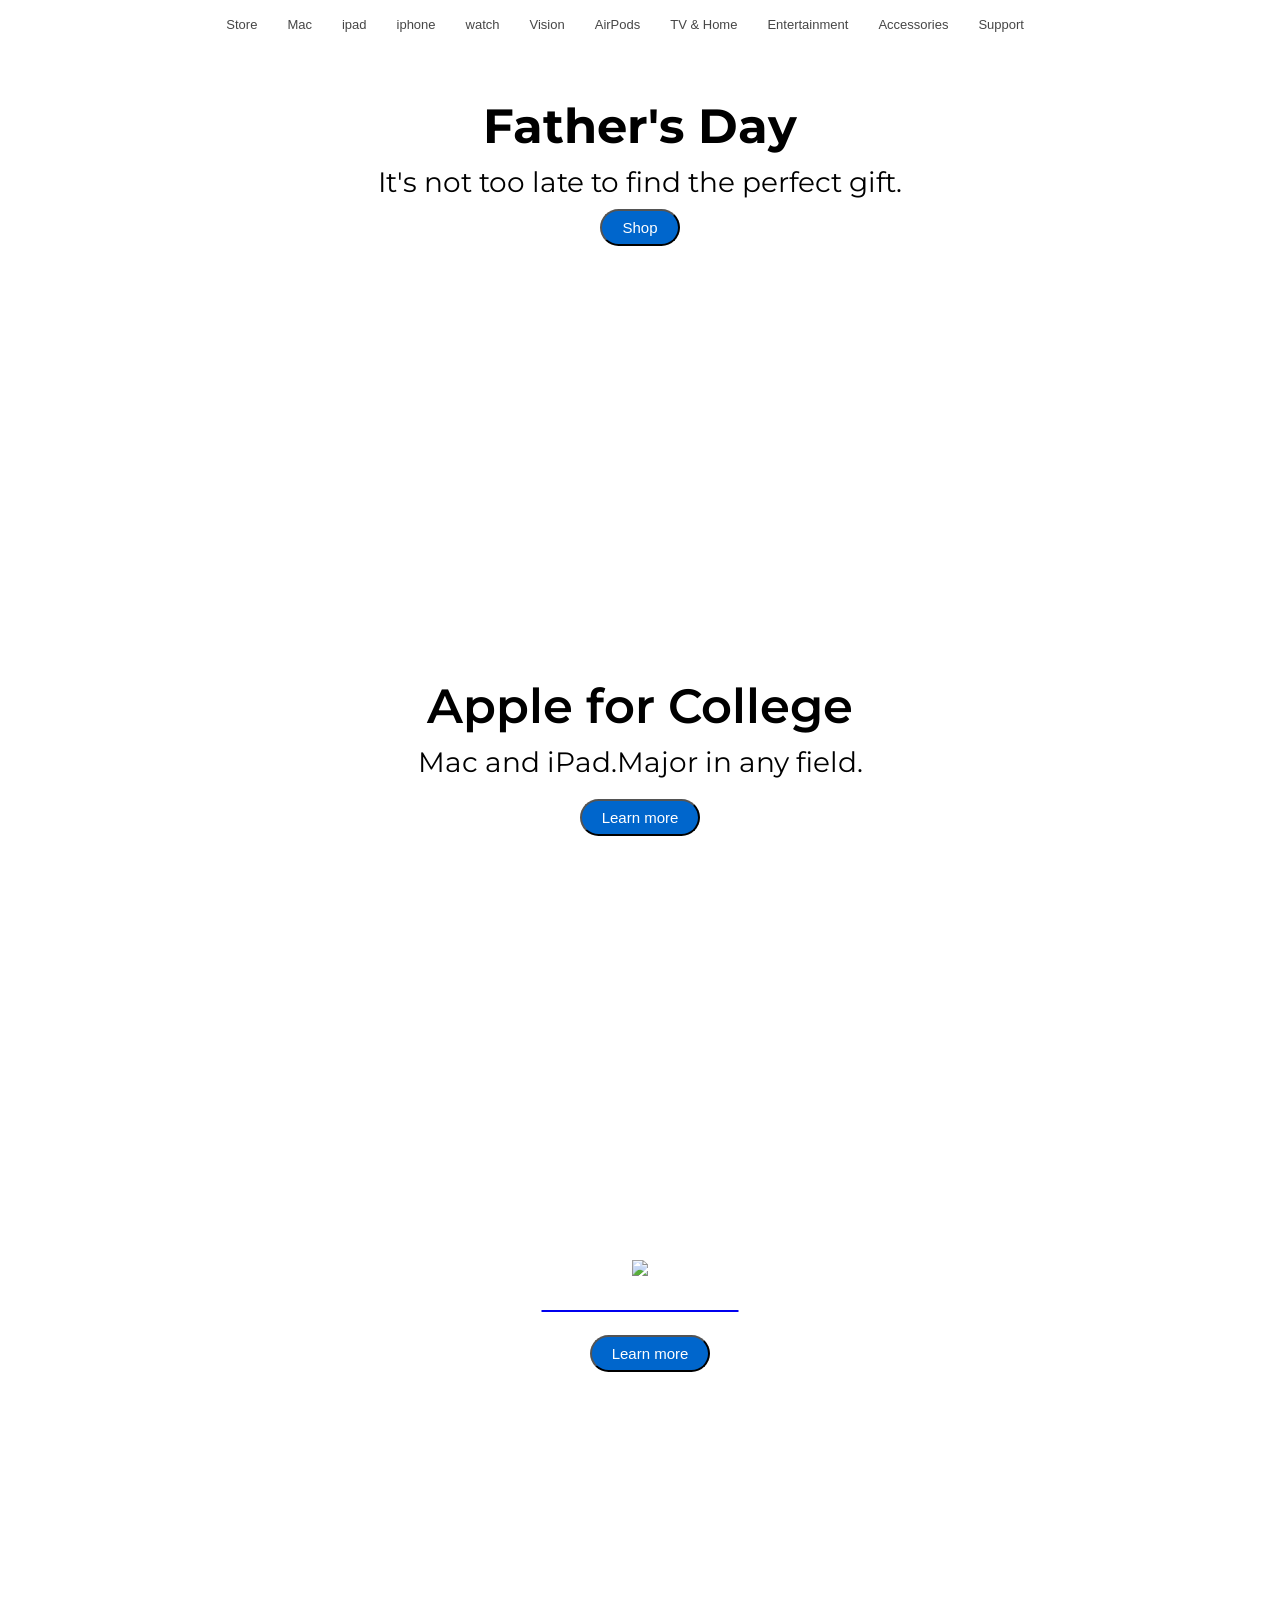
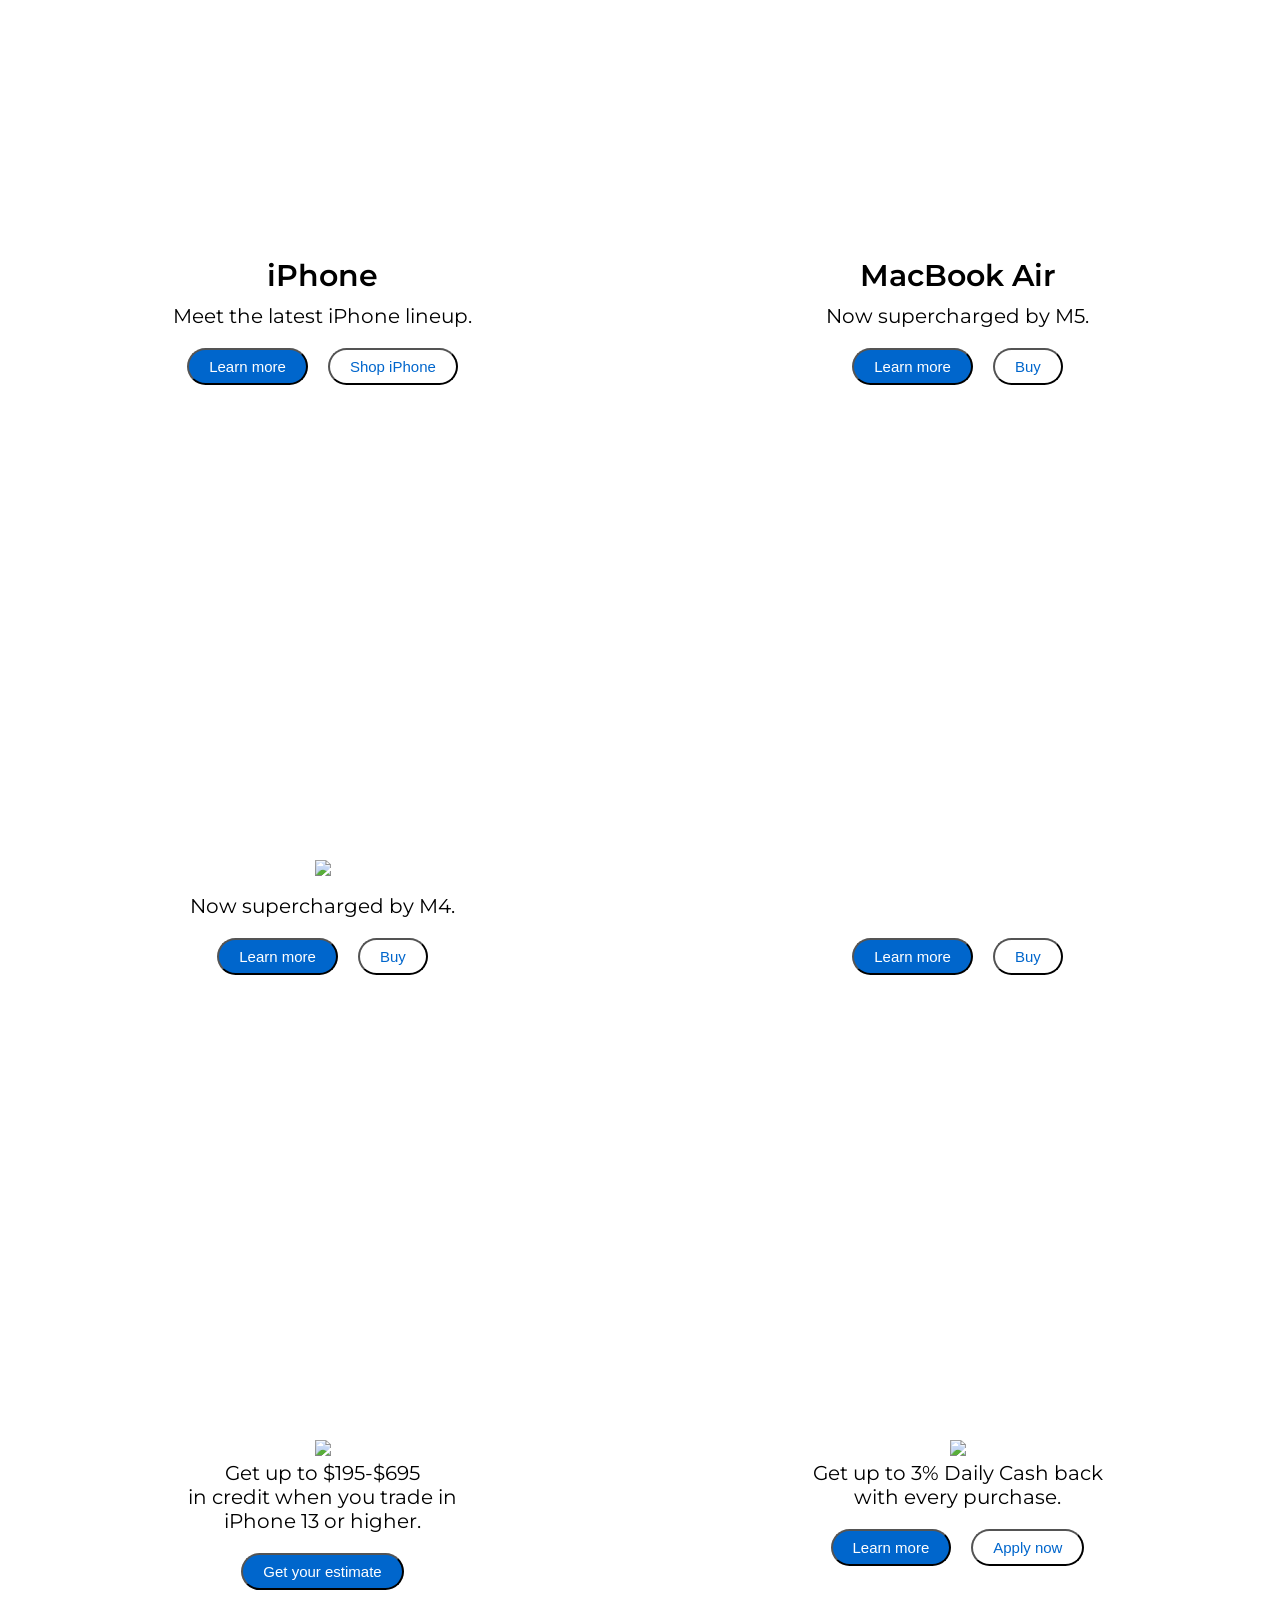
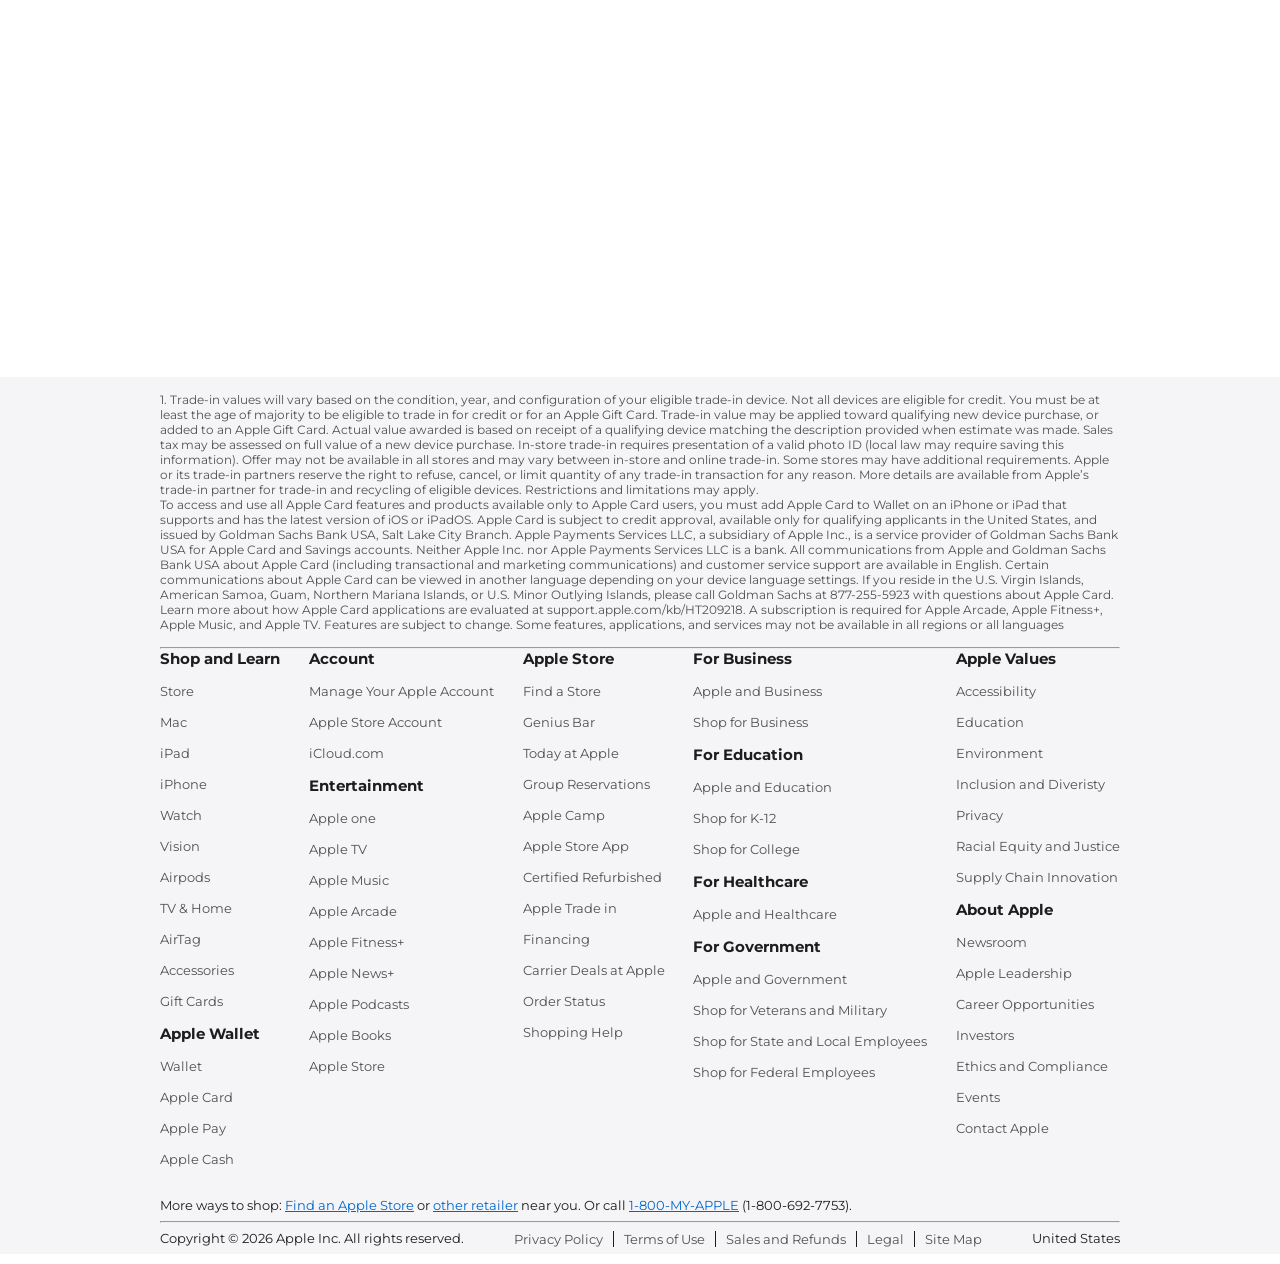
==== apple new.html @ 317960e0 "Add files via upload" ====
<!DOCTYPE html>
<html lang="en">
<head>
    <meta charset="UTF-8">
    <meta name="viewport" content="width=device-width, initial-scale=1.0">
    <title>Document</title>
    <link rel="stylesheet" href="apple new.css">
    <link rel="stylesheet" href="https://maxcdn.bootstrapcdn.com/font-awesome/4.6.2/css/font-awesome.min.css">
    <link rel="preconnect" href="https://fonts.googleapis.com">
    <link rel="preconnect" href="https://fonts.gstatic.com" crossorigin>
    <link href="https://fonts.googleapis.com/css2?family=Montserrat:ital,wght@0,100..900;1,100..900&display=swap" rel="stylesheet">
</head>
<body>
    <header class="header-wrapper">
        <nav class="internal-wrapper" aria-label="Global navigation">
            <ul>
                <li class="logo-link"><a href="#" aria-label="Apple"><img src="img/icons/apple-logo.svg" alt=""></a></li>
                <li class="wide-screen-appear"><a href="#">Store</a></li>
                <li class="wide-screen-appear"><a href="#">Mac</a></li>
                <li class="wide-screen-appear"><a href="#">ipad</a></li>
                <li class="wide-screen-appear"><a href="#">iphone</a></li>
                <li class="wide-screen-appear"><a href="#">watch</a></li>
                <li class="wide-screen-appear"><a href="#">Vision</a></li>
                <li class="wide-screen-appear"><a href="#">AirPods</a></li>
                <li class="wide-screen-appear"><a href="#">TV & Home</a></li>
                <li class="wide-screen-appear"><a href="#">Entertainment</a></li>
                <li class="wide-screen-appear"><a href="#">Accessories</a></li>
                <li class="wide-screen-appear"><a href="#">Support</a></li>

                <li class="search-link"><a href="#" aria-label="Search"><img src="img/icons/search-icon-nav.svg" alt=""></a></li>
                <li class="cart-link"><a href="#" aria-label="Shopping bag"><img src="img/icons/bag-icon.svg" alt=""></a></li>
                <li class="menu-link">
                    <details>
                        <summary aria-label="Menu"><img src="img/icons/menu-icon.svg" alt=""></summary>
                        <ul class="mobile-menu">
                            <li><a href="#">Store</a></li>
                            <li><a href="#">Mac</a></li>
                            <li><a href="#">ipad</a></li>
                            <li><a href="#">iphone</a></li>
                            <li><a href="#">watch</a></li>
                            <li><a href="#">Vision</a></li>
                            <li><a href="#">AirPods</a></li>
                            <li><a href="#">TV & Home</a></li>
                            <li><a href="#">Entertainment</a></li>
                            <li><a href="#">Accessories</a></li>
                            <li><a href="#">Support</a></li>
                        </ul>
                    </details>
                </li>
            </ul>
        </nav>
    </header>
    <section>
        <div class="first-wrapper">
            <h3 class="header">Father's Day</h3>
            <div class="first-text-wrapper">
                It's not too late to find the perfect gift.
            </div>
            <div class="first-button-wrapper">
                <a href="#"><button class="calendar-buttons">Shop</button></a>
            </div>
        </div>
    </section>
    <section>
        <div class="second-wrapper">
            <div class="second-text-wrapper">
                Apple for College
            </div>
            <div class="second-text2-wrapper">
                Mac and iPad.Major in any field.
            </div>
            <div class="second-button-wrapper">
                <a href="#"><button>Learn more</button>
            </div>
        </div>
    </section>
    <section>
        <div class="third-wrapper">
            <div>
                <img src="img/icons/hero_logo_privacy_small_2x.png" height="45px">
            </div>
            <div class="third-text2-wrapper">
                That's iPhone.
            </div>
            <div class="third-button-wrapper">
                <a href="#"><button>Learn more</button></a>
            </div>
        </div>
    </section>
    <section class="fourth-fifth-wrapper">
        <div class="fourth-left-wrapper">
            <div class="fourth-text-wrapper">
                iPhone
            </div>
            <div class="fourth-text2-wrapper">
                Meet the latest iPhone lineup.
            </div>
            <div class="fourth-button-wrapper">
                <a href="#"><button>Learn more</button></a>
                <a href="#"><button class="buy">Shop iPhone</button></a>
            </div>
        </div>
        <div class="fifth-right-wrapper">
            <div class="fifth-text-wrapper">
                MacBook Air
            </div>
            <div class="fifth-text2-wrapper">
                Now supercharged by M5.
            </div>
            <div class="fifth-button-wrapper">
                <a href="#"><button>Learn more</button></a>
                <a href="#"><button class="buy">Buy</button></a>
            </div>
        </div>
    </section>
    <section class="sixth-seventh-wrapper">
        <div class="sixth-left-wrapper">
            <div class="sixth-text-wrapper">
                <img src="img/icons/ipad-air.png" height="45px">
            </div>
            <div class="sixth-text2-wrapper">
                Now supercharged by M4.
            </div>
            <div class="sixth-button-wrapper">
                <a href="#"><button>Learn more</button></a>
                <a href="#"><button class="buy">Buy</button></a>
            </div>
        </div>
        <div class="seventh-right-wrapper">
            <div class="seventh-text-wrapper">
                MacBook Pro
            </div>
            <div class="seventh-text2-wrapper">
                Now with M5, M5 Pro, and M5 Max.
            </div>
            <div class="seventh-button-wrapper">
                 <a href="#"><button>Learn more</button></a>
                 <a href="#"><button class="buy">Buy</button></a>
            </div>
        </div>
    </section>
    <section class="eighth-nineth-wrapper">
        <div class="eighth-left-wrapper">
            <div class="eighth-image-wrapper">
                <img src="img/icons/trade.png" height="45px">
            </div>
            <div class="eighth-text2-wrapper">
                Get up to $195-$695<br> in credit when you trade in <br>iPhone 13 or higher.
            </div>
            <div class="eighth-button-wrapper">
                <a href="#"><button>Get your estimate</button></a>
            </div>
        </div>
        <div class="nineth-right-wrapper">
            <div class="nineth-image-wrapper">
                <img src="img/icons/promo_logo_apple_card_small_2x.png" height="45px">
            </div>
            <div class="nineth-text2-wrapper">
                Get up to 3% Daily Cash back<br> with every purchase.
            </div>
            <div class="nineth-button-wrapper">
                <a href="#"><button>Learn more</button></a>
                 <a href="#"><button class="apply">Apply now</button></a>
            </div>
        </div>
    </section>
    <footer class="footer-wrapper">
        <div class="internal-wrapper">
            <div class="term-and-condition">
                <div class="main-condition">

    <prev><p>   1. Trade‑in values will vary based on the condition, year, and configuration of your eligible trade‑in device. Not all devices are eligible for credit. You must be at least the age of majority to be eligible to trade in for credit or for an Apple Gift Card. Trade‑in value may be applied toward qualifying new device purchase, or added to an Apple Gift Card. Actual value awarded is based on receipt of a qualifying device matching the description provided when estimate was made. Sales tax may be assessed on full value of a new device purchase. In‑store trade‑in requires presentation of a valid photo ID (local law may require saving this information). Offer may not be available in all stores and may vary between in‑store and online trade‑in. Some stores may have additional requirements. Apple or its trade‑in partners reserve the right to refuse, cancel, or limit quantity of any trade‑in transaction for any reason. More details are available from Apple’s trade-in partner for trade‑in and recycling of eligible devices. Restrictions and limitations may apply.
    </p>  </prev>  To access and use all Apple Card features and products available only to Apple Card users, you must add Apple Card to Wallet on an iPhone or iPad that supports and has the latest version of iOS or iPadOS. Apple Card is subject to credit approval, available only for qualifying applicants in the United States, and issued by Goldman Sachs Bank USA, Salt Lake City Branch.

    Apple Payments Services LLC, a subsidiary of Apple Inc., is a service provider of Goldman Sachs Bank USA for Apple Card and Savings accounts. Neither Apple Inc. nor Apple Payments Services LLC is a bank.

    All communications from Apple and Goldman Sachs Bank USA about Apple Card (including transactional and marketing communications) and customer service support are available in English. Certain communications about Apple Card can be viewed in another language depending on your device language settings. If you reside in the U.S. Virgin Islands, American Samoa, Guam, Northern Mariana Islands, or U.S. Minor Outlying Islands, please call Goldman Sachs at 877-255-5923 with questions about Apple Card.
    Learn more about how Apple Card applications are evaluated at support.apple.com/kb/HT209218.
    A subscription is required for Apple Arcade, Apple Fitness+, Apple Music, and Apple TV.
    Features are subject to change. Some features, applications, and services may not be available in all regions or all languages               </div>
            </div>
            <hr>
            <div class="footer-links-wrapper">
                <ul>
                    <details>
                        <summary><li class="parent-wrapper">Shop and Learn</li></summary>
                        <p>
                            <ul>
                                <li><a href="#">Store</a></li>
                                <li><a href="#">Mac</a></li>
                                <li><a href="#">iPad</a></li>
                                <li><a href="#">iPhone</a></li>
                                <li><a href="#">Watch</a></li>
                                <li><a href="#">Vision</a></li>
                                <li><a href="#">Airpods</a></li>
                                <li><a href="#">TV & Home</a></li>
                                <li><a href="#">AirTag</a></li>
                                <li><a href="#">Accessories</a></li>
                                <li><a href="#">Gift Cards</a></li>
                            </ul>
                        </p>
                    </details>
                    <hr>
                    <details>
                        <summary><li  class="parent-wrapper">Apple Wallet</li></summary>
                        <p>
                            <ul>
                                <li><a href="#">Wallet</a></li>
                                <li><a href="#">Apple Card</a></li>
                                <li><a href="#">Apple Pay</a></li>
                                <li><a href="#">Apple Cash</a></li>
                            </ul>
                        </p>
                    </details>
                    <hr>
                    <details>
                        <summary><li  class="parent-wrapper">Account</li></summary>
                        <p>
                            <ul>
                                <li><a href="#">Manage Your Apple Account</a></li>
                                <li><a href="#">Apple Store Account</a></li>
                                <li><a href="#">iCloud.com</a></li>
                            </ul>
                        </p>
                    </details>
                    <hr>
                    <details>
                        <summary><li  class="parent-wrapper">Entertainment</li></summary>
                        <p>
                            <ul>
                                <li><a href="#">Apple one</a></li>
                                <li><a href="#">Apple TV</a></li>
                                <li><a href="#">Apple Music</a></li>
                                <li><a href="#">Apple Arcade</a></li>
                                <li><a href="#">Apple Fitness+</a></li>
                                <li><a href="#">Apple News+</a></li>
                                <li><a href="#">Apple Podcasts</a></li>
                                <li><a href="#">Apple Books</a></li>
                                <li><a href="#">Apple Store</a></li>
                            </ul>
                        </p>
                    </details>
                    <hr>
                    <details>
                        <summary><li  class="parent-wrapper">Apple Store</li></summary>
                        <p>
                            <ul>
                                <li><a href="#">Find a Store</a></li>
                                <li><a href="#">Genius Bar</a></li>
                                <li><a href="#">Today at Apple</a></li>
                                <li><a href="#">Group Reservations</a></li>
                                <li><a href="#">Apple Camp</a></li>
                                <li><a href="#">Apple Store App</a></li>
                                <li><a href="#">Certified Refurbished</a></li>
                                <li><a href="#">Apple Trade in</a></li>
                                <li><a href="#">Financing</a></li>
                                <li><a href="#">Carrier Deals at Apple</a></li>
                                <li><a href="#">Order Status</a></li>
                                <li><a href="#">Shopping Help</a></li>
                            </ul>
                        </p>
                    </details>
                    <hr>
                    <details>
                        <summary><li   class="parent-wrapper">For Business</li></summary>
                        <p>
                            <ul>
                                <li><a href="#">Apple and Business</a></li>
                                <li><a href="#">Shop for Business</a></li>
                            </ul>
                        </p>
                    </details>
                    <hr>
                    <details>
                        <summary><li  class="parent-wrapper">For Education</li></summary>
                        <p>
                            <ul>
                                <li><a href="#">Apple and Education</a></li>
                                <li><a href="#">Shop for K-12</a></li>
                                <li><a href="#">Shop for College</a></li>
                            </ul>
                        </p>
                    </details>
                    <hr>
                    <details>
                        <summary><li  class="parent-wrapper">For Healthcare</li></summary>
                        <p>
                            <ul>
                                <li><a href="#">Apple and Healthcare</a></li>
                            </ul>
                        </p>
                    </details>
                    <hr>
                    <details>
                        <summary><li  class="parent-wrapper">For Government</li></summary>
                        <p>
                            <ul>
                                <li><a href="#">Apple and Government</a></li>
                                <li><a href="#">Shop for Veterans and Military</a></li>
                                <li><a href="#">Shop for State and Local Employees</a></li>
                                <li><a href="#">Shop for Federal Employees</a></li>
                            </ul>
                        </p>
                    </details>
                    <hr>
                    <details>
                        <summary><li  class="parent-wrapper">Apple Values</li></summary>
                        <p>
                            <ul>
                                <li><a href="#">Accessibility</a></li>
                                <li><a href="#">Education</a></li>
                                <li><a href="#">Environment</a></li>
                                <li><a href="#">Inclusion and Diveristy</a></li>
                                <li><a href="#">Privacy</a></li>
                                <li><a href="#">Racial Equity and Justice</a></li>
                                <li><a href="#">Supply Chain Innovation</a></li>
                            </ul>
                        </p>
                    </details>
                    <hr>
                    <details>
                        <summary><li  class="parent-wrapper">About Apple</li></summary>
                        <p>
                            <ul>
                                <li><a href="#">Newsroom</a></li>
                                <li><a href="#">Apple Leadership</a></li>
                                <li><a href="#">Career Opportunities</a></li>
                                <li><a href="#">Investors</a></li>
                                <li><a href="#">Ethics and Compliance</a></li>
                                <li><a href="#">Events</a></li>
                                <li><a href="#">Contact Apple</a></li>
                            </ul>
                        </p>
                    </details>
                    <hr>
                </ul>
            </div>
            <div class="footer-computer-links-wrapper">
                <div class="link-wrapper1">
                    <h3>Shop and Learn</h3>
                            <ul>
                                <li><a href="#">Store</a></li>
                                <li><a href="#">Mac</a></li>
                                <li><a href="#">iPad</a></li>
                                <li><a href="#">iPhone</a></li>
                                <li><a href="#">Watch</a></li>
                                <li><a href="#">Vision</a></li>
                                <li><a href="#">Airpods</a></li>
                                <li><a href="#">TV & Home</a></li>
                                <li><a href="#">AirTag</a></li>
                                <li><a href="#">Accessories</a></li>
                                <li><a href="#">Gift Cards</a></li>
                            </ul>
                        <h3>Apple Wallet</h3>
                            <ul>
                                <li><a href="#">Wallet</a></li>
                                <li><a href="#">Apple Card</a></li>
                                <li><a href="#">Apple Pay</a></li>
                                <li><a href="#">Apple Cash</a></li>
                            </ul>
                </div>
                <div class="link-wrapper2">
                    <h3>Account</h3>
                            <ul>
                                <li><a href="#">Manage Your Apple Account</a></li>
                                <li><a href="#">Apple Store Account</a></li>
                                <li><a href="#">iCloud.com</a></li>
                            </ul>
                        <h3>Entertainment</h3>
                            <ul>
                                <li><a href="#">Apple one</a></li>
                                <li><a href="#">Apple TV</a></li>
                                <li><a href="#">Apple Music</a></li>
                                <li><a href="#">Apple Arcade</a></li>
                                <li><a href="#">Apple Fitness+</a></li>
                                <li><a href="#">Apple News+</a></li>
                                <li><a href="#">Apple Podcasts</a></li>
                                <li><a href="#">Apple Books</a></li>
                                <li><a href="#">Apple Store</a></li>
                            </ul>
                </div>
                <div class="link-wrapper3">
                    <h3>Apple Store</h3>
                            <ul>
                                <li><a href="#">Find a Store</a></li>
                                <li><a href="#">Genius Bar</a></li>
                                <li><a href="#">Today at Apple</a></li>
                                <li><a href="#">Group Reservations</a></li>
                                <li><a href="#">Apple Camp</a></li>
                                <li><a href="#">Apple Store App</a></li>
                                <li><a href="#">Certified Refurbished</a></li>
                                <li><a href="#">Apple Trade in</a></li>
                                <li><a href="#">Financing</a></li>
                                <li><a href="#">Carrier Deals at Apple</a></li>
                                <li><a href="#">Order Status</a></li>
                                <li><a href="#">Shopping Help</a></li>
                            </ul>
                </div>
                <div class="link-wrapper4">      
                        <h3>For Business</h3>
                            <ul>
                                <li><a href="#">Apple and Business</a></li>
                                <li><a href="#">Shop for Business</a></li>
                            </ul>
                        <h3>For Education</h3>
                            <ul>
                                <li><a href="#">Apple and Education</a></li>
                                <li><a href="#">Shop for K-12</a></li>
                                <li><a href="#">Shop for College</a></li>
                            </ul>
                        <h3>For Healthcare</h3>
                            <ul>
                                <li><a href="#">Apple and Healthcare</a></li>
                            </ul>
                        <h3>For Government</h3>
                            <ul>
                                <li><a href="#">Apple and Government</a></li>
                                <li><a href="#">Shop for Veterans and Military</a></li>
                                <li><a href="#">Shop for State and Local Employees</a></li>
                                <li><a href="#">Shop for Federal Employees</a></li>
                            </ul>
                </div>
                <div class="link-wrapper5">
                    <h3>Apple Values</h3>
                            <ul>
                                <li><a href="#">Accessibility</a></li>
                                <li><a href="#">Education</a></li>
                                <li><a href="#">Environment</a></li>
                                <li><a href="#">Inclusion and Diveristy</a></li>
                                <li><a href="#">Privacy</a></li>
                                <li><a href="#">Racial Equity and Justice</a></li>
                                <li><a href="#">Supply Chain Innovation</a></li>
                            </ul>
                    <h3>About Apple</h3>
                            <ul>
                                <li><a href="#">Newsroom</a></li>
                                <li><a href="#">Apple Leadership</a></li>
                                <li><a href="#">Career Opportunities</a></li>
                                <li><a href="#">Investors</a></li>
                                <li><a href="#">Ethics and Compliance</a></li>
                                <li><a href="#">Events</a></li>
                                <li><a href="#">Contact Apple</a></li>
                            </ul>
                </div>   
            </div>
            
            <div class="footer-text-wrapper">
                More ways to shop: <a href="#">Find an Apple Store</a> or <a href="#">other retailer</a> near you. Or call <a href="">1-800-MY-APPLE</a> (1-800-692-7753).
            </div>
            <div class="mobile">
                <div class="footer-country-name">
                    United States
                </div>
                <div class="footer-copyright">
                    Copyright &copy; 2026 Apple Inc. All rights reserved.
                </div>
                <div class="footer-links-wrapper2">
                    <ul>
                        <li><a href="#">Privacy Policy</a></li>
                        <li><a href="#">Terms of Use</a></li>
                        <li><a href="#">Sales and Refunds</a></li>
                        <li><a href="#">Legal</a></li>
                        <li><a href="#">Site Map</a></li>
                    </ul>
                </div>
            </div>
            <hr class="collector">
            <div class="collector">
                <div class="footer-copyright">
                    Copyright &copy; 2026 Apple Inc. All rights reserved.
                </div>
                <div class="footer-links-wrapper2">
                    <ul>
                        <li><a href="#">Privacy Policy</a></li>
                        <li><a href="#">Terms of Use</a></li>
                        <li><a href="#">Sales and Refunds</a></li>
                        <li><a href="#">Legal</a></li>
                        <li><a href="#">Site Map</a></li>
                    </ul>
                </div>
                <div class="footer-country-name">
                    United States
                </div>
            </div>
        </div>
    </footer>
</body>
</html>
---- apple new.css ----
*{
    margin: 0;
    padding: 0;
    box-sizing: border-box;
}
img{
    max-width: 100%;
}
body{
    font-size: 20px;
    font-family: 'Montserrat', sans-serif;
}
.first-wrapper button,
.second-wrapper button,
.third-wrapper button,
.fourth-left-wrapper button,
.fifth-right-wrapper button,
.sixth-left-wrapper button,
.seventh-right-wrapper button,
.eighth-left-wrapper button,
.nineth-right-wrapper button{
    font-size: 15px;
    background: #06c;
    color: white;
    border-radius: 30px;
    height: 37px;
    padding: 0 20px;
}
.second-wrapper .buy{
    color: #06c;
    background: black;
}
.third-wrapper .buy{
    color: #06c;
    background: #f1f1f1;
}
.footer-computer-links-wrapper {
    display: none;
}
.collector{
    display: none;
}
/*header*/
.header-wrapper{
    height: 48px;
    position: fixed;
    top: 0;
    left: 0;
    width: 100%;
    background: white;
    color: black;
    font-weight: 200;
    font-size: 13px;
    opacity: 0.9;
    z-index: 10;
}
.internal-wrapper{
    height: 100%;
    padding: 0 10px 0 15px;
}
.header-wrapper .internal-wrapper > ul{
    height: 100%;
    display: flex;
    align-items: center;
    justify-content: space-between;
    gap: 30px;
    list-style: none;
    color: black;
}
.header-wrapper .internal-wrapper > ul > li > a{
    display: flex;
    flex-direction: column;
    justify-content: center;
    opacity: 0.8;
    color: black;
    font-weight: 200;
    font-family: Arial, Helvetica, sans-serif;

}
.header-wrapper .internal-wrapper > ul > li:hover{
    opacity: 1;
}
.header-wrapper .internal-wrapper > ul > li.wide-screen-appear{
    display: none;
}
.logo-link img,
.search-link img,
.cart-link img,
.menu-link img{
    width: 18px;
    display: block;
}
.search-link img,
.menu-link img{
    padding:3px 0;
}
.logo-link{
    margin-right: auto;
}
.header-wrapper a{
    color: white;
    text-decoration: none;
}
.menu-link details{
    position: relative;
}
.menu-link summary{
    cursor: pointer;
    list-style: none;
}
.menu-link summary::-webkit-details-marker{
    display: none;
}
.mobile-menu{
    position: fixed;
    top: 48px;
    left: 0;
    width: 100%;
    background: rgb(250, 247, 247);
    color: black;
    list-style: none;
    padding: 20px 40px 30px;
}

.mobile-menu > li >a{
    color: black;
}
.mobile-menu li{
    padding: 12px 0;
    font-size: 1.6em;
    font-weight: 500;
}
/*1st Wrapper*/
.first-wrapper{
    padding-top: 80px;
    color: rgb(0, 0, 0);
    background-color: white;
    background-image: url(../img/home/fathers_day.jpg);
    height: 500px;
    background-position: center;
    background-repeat: no-repeat;
    background-size: cover;
    text-align: center; 
    margin-bottom: 10px;
}
.first-wrapper .header{
    font-size: 30px;
    padding-bottom:10px;
}
.first-text-wrapper{
    font-size: 20px;
    font-weight: 400;
    padding-bottom:10px;
}
/*second-wrapper*/
.second-wrapper{
    padding-top: 50px;
    color: black;
    background-color: white;
    background-image: url(../img/home/hero_college_students_small_2x.jpg);
    height: 500px;
    background-position: center;
    background-repeat: no-repeat;
    background-size: cover;
    text-align: center;
    margin-bottom: 10px;
}
.second-text-wrapper{
    font-weight: 600;
    font-size: 30px;
    padding-bottom: 10px;
}
.second-button-wrapper {
    padding-top: 20px;
    display: flex;
    justify-content: center;
    gap: 20px;
}
/*third-wrapper*/
.third-wrapper{
    padding-top: 40px;
    color: black;
    background-image: url(../img/home/hero_privacy_small_2x.jpg);
    height: 500px;
    background-position: center;
    background-repeat: no-repeat;
    background-size: cover;
    text-align: center;
    margin-bottom: 10px;
}

.third-text2-wrapper{
    font-size: 17px;
    color: white;
}
.third-button-wrapper {
    padding-top: 20px;
    display: flex;
    justify-content: center;
    gap: 20px;
}
/*fourth-left-wrapper*/
.fourth-left-wrapper{
    padding-top: 50px;
    color: black;
    background-image: url(../img/home/promo_iphone_family_small_2x.jpg);
    height: 500px;
    background-position: center;
    background-repeat: no-repeat;
    background-size: cover;
    text-align: center;
    margin-bottom: 10px;
}
.fourth-text-wrapper{
    font-weight: 600;
    font-size: 30px;
    padding-bottom: 10px;
}
.fourth-text2-wrapper{
    font-size: 20px;
}
.fourth-button-wrapper {
    padding-top: 20px;
    display: flex;
    justify-content: center;
    gap: 20px;
}
.fourth-left-wrapper .buy{
    color: #06c;
    background: white;
}
/*fifth-right-wrapper*/
.fifth-right-wrapper{
    padding-top: 50px;
    color: black;
    background-image: url(../images/apple/macbook-air.jpg);
    height: 500px;
    background-position: center;
    background-repeat: no-repeat;
    background-size: cover;
    text-align: center;
    margin-bottom: 10px;
}
.fifth-text-wrapper{
    font-weight: 600;
    font-size: 30px;
    padding-bottom: 10px;
}
.fifth-text2-wrapper{
    font-size: 20px;
}
.fifth-button-wrapper {
    padding-top: 20px;
    display: flex;
    justify-content: center;
}
.fifth-right-wrapper .buy{
    background: none;
    color: #06c;
}
.fifth-button-wrapper {
    padding-top: 20px;
    display: flex;
    justify-content: center;
    gap: 20px;
}
/*sixth-left-wrapper*/
.sixth-left-wrapper{
    padding-top: 50px;
    color: black;
    background-image: url(../images/apple/ipad-air.jpg);
    height: 500px;
    background-position: center;
    background-repeat: no-repeat;
    background-size: cover;
    text-align: center;
    margin-bottom: 10px;
}
.sixth-text-wrapper{
    font-weight: 600;
    font-size: 30px;
    padding-bottom: 10px;
}
.air{
    font-family: cursive;
    color: #06c;
}
.sixth-text2-wrapper{
    font-size: 20px;
}
.sixth-button-wrapper {
    padding-top: 20px;
    display: flex;
    justify-content: center;
}
.sixth-left-wrapper .buy{
    background: none;
    color: #06c;
}
.sixth-button-wrapper {
    padding-top: 20px;
    display: flex;
    justify-content: center;
    gap: 20px;
}
/*seventh-right-wrapper*/
.seventh-right-wrapper{
    padding-top: 50px;
    color: white;
    background-image: url(../img/home/promo_macbook_pro.jpg);
    height: 500px;
    background-position: center;
    background-repeat: no-repeat;
    background-size: cover;
    text-align: center;
    margin-bottom: 10px;
}
.seventh-text-wrapper{
    font-weight: 600;
    font-size: 30px;
    padding-bottom: 10px;
}

.seventh-text2-wrapper{
    font-size: 20px;
}
.seventh-button-wrapper {
    padding-top: 20px;
    display: flex;
    justify-content: center;
}
.seventh-right-wrapper .buy{
    background: none;
    color: #06c;
}
.seventh-button-wrapper {
    padding-top: 20px;
    display: flex;
    justify-content: center;
    gap: 20px;
}
/*eighth-left-wrapper*/
.eighth-left-wrapper{
    padding-top: 50px;
    color: black;
    background-image: url(../images/apple/two-iphone.jpg);
    height: 500px;
    background-position: center;
    background-repeat: no-repeat;
    background-size: cover;
    text-align: center;
    margin-bottom: 10px;
}
.eighth-text-wrapper{
    font-size: 30px;
    padding-bottom: 10px;
}

.eighth-text2-wrapper{
    font-size: 20px;
}
.eighth-button-wrapper {
    padding-top: 20px;
    display: flex;
    justify-content: center;
}
.eighth-button-wrapper {
    padding-top: 20px;
    display: flex;
    justify-content: center;
}
/*nineth-right-wrapper*/
.nineth-right-wrapper{
    padding-top: 50px;
    color: black;
    background-image: url(../img/home/promo_apple_card_small_2x.jpg);
    height: 500px;
    background-position: center;
    background-repeat: no-repeat;
    background-size: cover;
    text-align: center;
    margin-bottom: 10px;
}
.nineth-text-wrapper{
    font-weight: 600;
    font-size: 30px;
    padding-bottom: 10px;
}

.nineth-text2-wrapper{
    font-size: 20px;
}
.nineth-button-wrapper {
    padding-top: 20px;
    display: flex;
    justify-content: center;
}
.nineth-right-wrapper .apply{
    background: none;
    color: #06c;
}
.nineth-button-wrapper {
    padding-top: 20px;
    display: flex;
    justify-content: center;
    gap: 20px;
}

/*footer-wrapper*/
.footer-wrapper{
    background: #f5f5f7;
    font-size: .65em;
    color: #1d1d1f;
    font-size: .65em;
    margin-bottom: 10px;
}

.term-and-condition{
    display: flex;
    justify-content: space-between;
    font-size: 12px;
    padding-top: 15px;
    padding-bottom: 15px;
    color: #515154;
}
.term-and-condition a{
    text-decoration: none;
    color: #515154;
}
.term-and-condition a:hover{
    text-decoration: underline;
}
.footer-links-wrapper{
    margin-top: 25px;
    display: flex;
    flex-direction: column;
    font-weight: 500;
}
details summary{
    list-style: none;
}
.parent-wrapper{
    display: flex;
    align-items: center;
    padding: 10px 0 10px 0;
}
.parent-wrapper:after{
    font-family: "FontAwesome";
    font-weight: 900;
    content: "\f107";
    margin-left: auto;
}
.footer-links-wrapper ul li{
    padding: 15px 0 15px 0;
}
.footer-links-wrapper ul{
    list-style: none;
}
.footer-links-wrapper ul a{
    text-decoration: none;
    color: #515154;
    padding-left: 15px;
}
.footer-links-wrapper ul a:hover{
    text-decoration: underline;
}
.footer-text-wrapper{
    padding: 15px 0 8px;
}
.footer-text-wrapper a{
    color: #06c;
}
.footer-country-name{
    padding: 7px 0 8px;
}
.footer-copyright{
    padding: 7px 0 8px;
}
.footer-links-wrapper2 ul{
    display: flex;
    justify-content: space-between;
    list-style: none;
}
.footer-links-wrapper2 ul li{
    display: inline-block;
    padding: 0 2vw;
    border-right: 1px solid #1d1d1f;
}
.footer-links-wrapper2 ul li:last-child{
    border-right: 0px;
}
.footer-links-wrapper2 ul a{
    text-decoration: none;
    color: #515154;
}
.footer-links-wrapper2 ul a:hover{
    text-decoration: underline;
    color: #1d1d1f;
}
@media(min-width:768px){
    .header-wrapper{
        color: black;
        background-color: white;
    }
    .internal-wrapper{
        max-width: 980px;
        padding: 0 10px;
        margin: 0 auto;
    }
    .first-wrapper{
        background-image: url(../img/home/media_full/fathers-banner.jpg);
        height: 580px;
        background-position: center;
        background-repeat: no-repeat;
        object-fit:cover;
        background-size:cover;
        justify-content: flex-end;  
        text-align: center; 
        padding: 60px 0 30px 0;
        margin-bottom: 10px;
        margin-top: 37px;
    }
    .first-wrapper .header{
        font-size: 48px;
        padding-bottom:10px;
    }

    .first-text-wrapper{
        font-size: 28px;
    }
    .second-wrapper{
        background-image: url(../img/home/media_full/college_large.jpg);
        height: 580px;
        margin-bottom: 10px;
    }
    .second-text-wrapper{
        font-size: 48px;
    }
    .second-text2-wrapper{
        font-size: 28px;
    }
    .third-wrapper{
        height: 580px;
        margin-bottom: 10px;
    }

    .third-text-wrapper{
        font-size: 48px;
    }
    .third-text2-wrapper{
        font-size: 28px;
    }
    
    .fourth-fifth-wrapper,
    .sixth-seventh-wrapper,
    .eighth-nineth-wrapper{
        height: 580px;
        display: flex;
        justify-content: space-between;
        gap: 10px;
        padding: 0 10px 0 10px;
        margin-bottom: 10px;
    }
    .fourth-fifth-wrapper .fourth-left-wrapper,
    .fourth-fifth-wrapper .fifth-right-wrapper,
    .sixth-seventh-wrapper .sixth-left-wrapper,
    .sixth-seventh-wrapper .seventh-right-wrapper,
    .eighth-nineth-wrapper .eighth-left-wrapper,
    .eighth-nineth-wrapper .nineth-right-wrapper{
        height: 580px;
        width: 50%;
    }
    .footer-links-wrapper {
        display: none;
    }
    .footer-computer-links-wrapper {
        display: contents;
    }
    .footer-computer-links-wrapper{
        display: flex;
        justify-content: space-between;
    }
    h3{
        padding-bottom: 15px;
    }
    .footer-computer-links-wrapper li{
        padding-bottom: 15px;
    }
    .footer-computer-links-wrapper ul{
        list-style: none;
    }
    .footer-computer-links-wrapper ul a{
        text-decoration: none;
        color: #515154;
    }
    .footer-computer-links-wrapper ul a:hover{
        text-decoration: underline;
    }
    .footer-country-name{
        display: flex;
        flex-direction: row;
        justify-content: end;
    }
    .collector{
        display: flex;
        justify-content: space-between;
    }
    .mobile{
        display: none;
    }
    .footer-links-wrapper2{
        display: flex;
        flex-direction: column;
        justify-content: center;
    }
    .footer-links-wrapper2 ul li{
        padding: 0 10px;
    }
    .header-wrapper .internal-wrapper > ul > li.wide-screen-appear{
        display: flex;
    }
    .header-wrapper .internal-wrapper > ul > li.menu-link{
        display: none;
    }
}
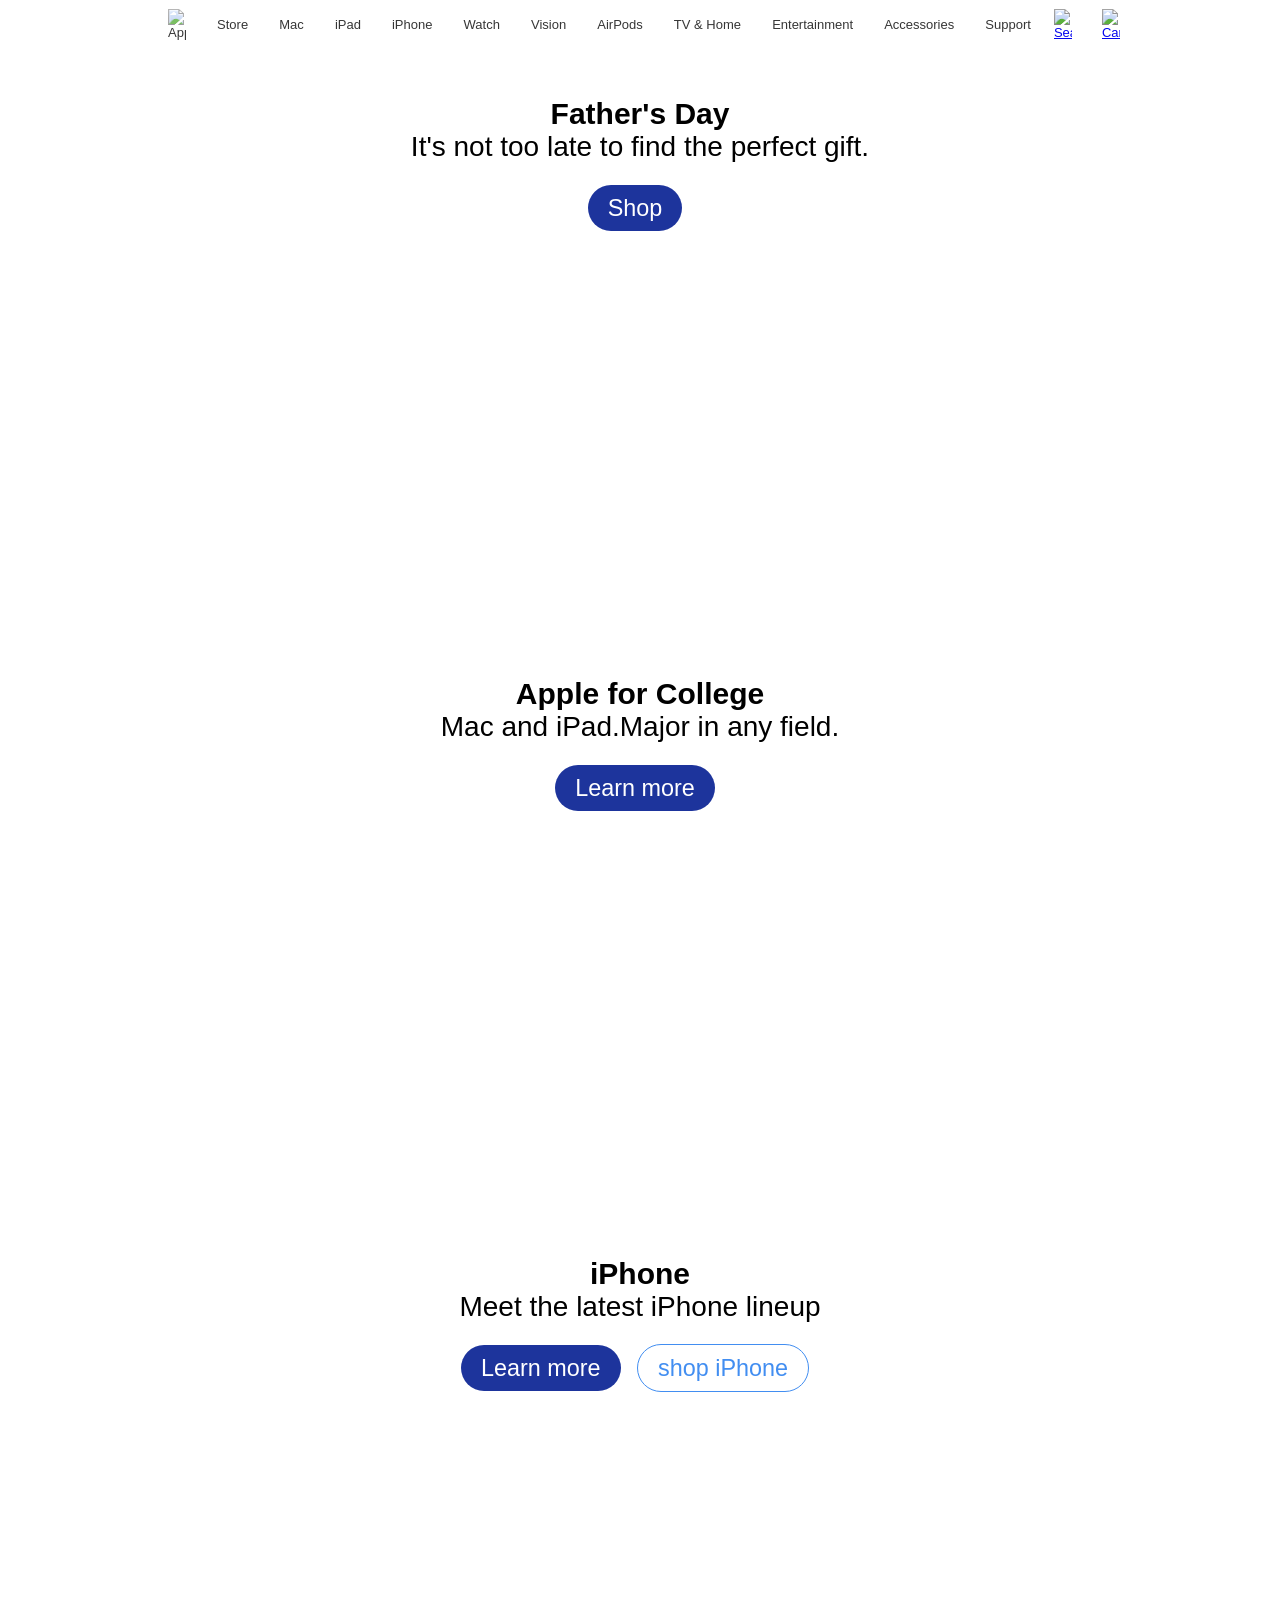
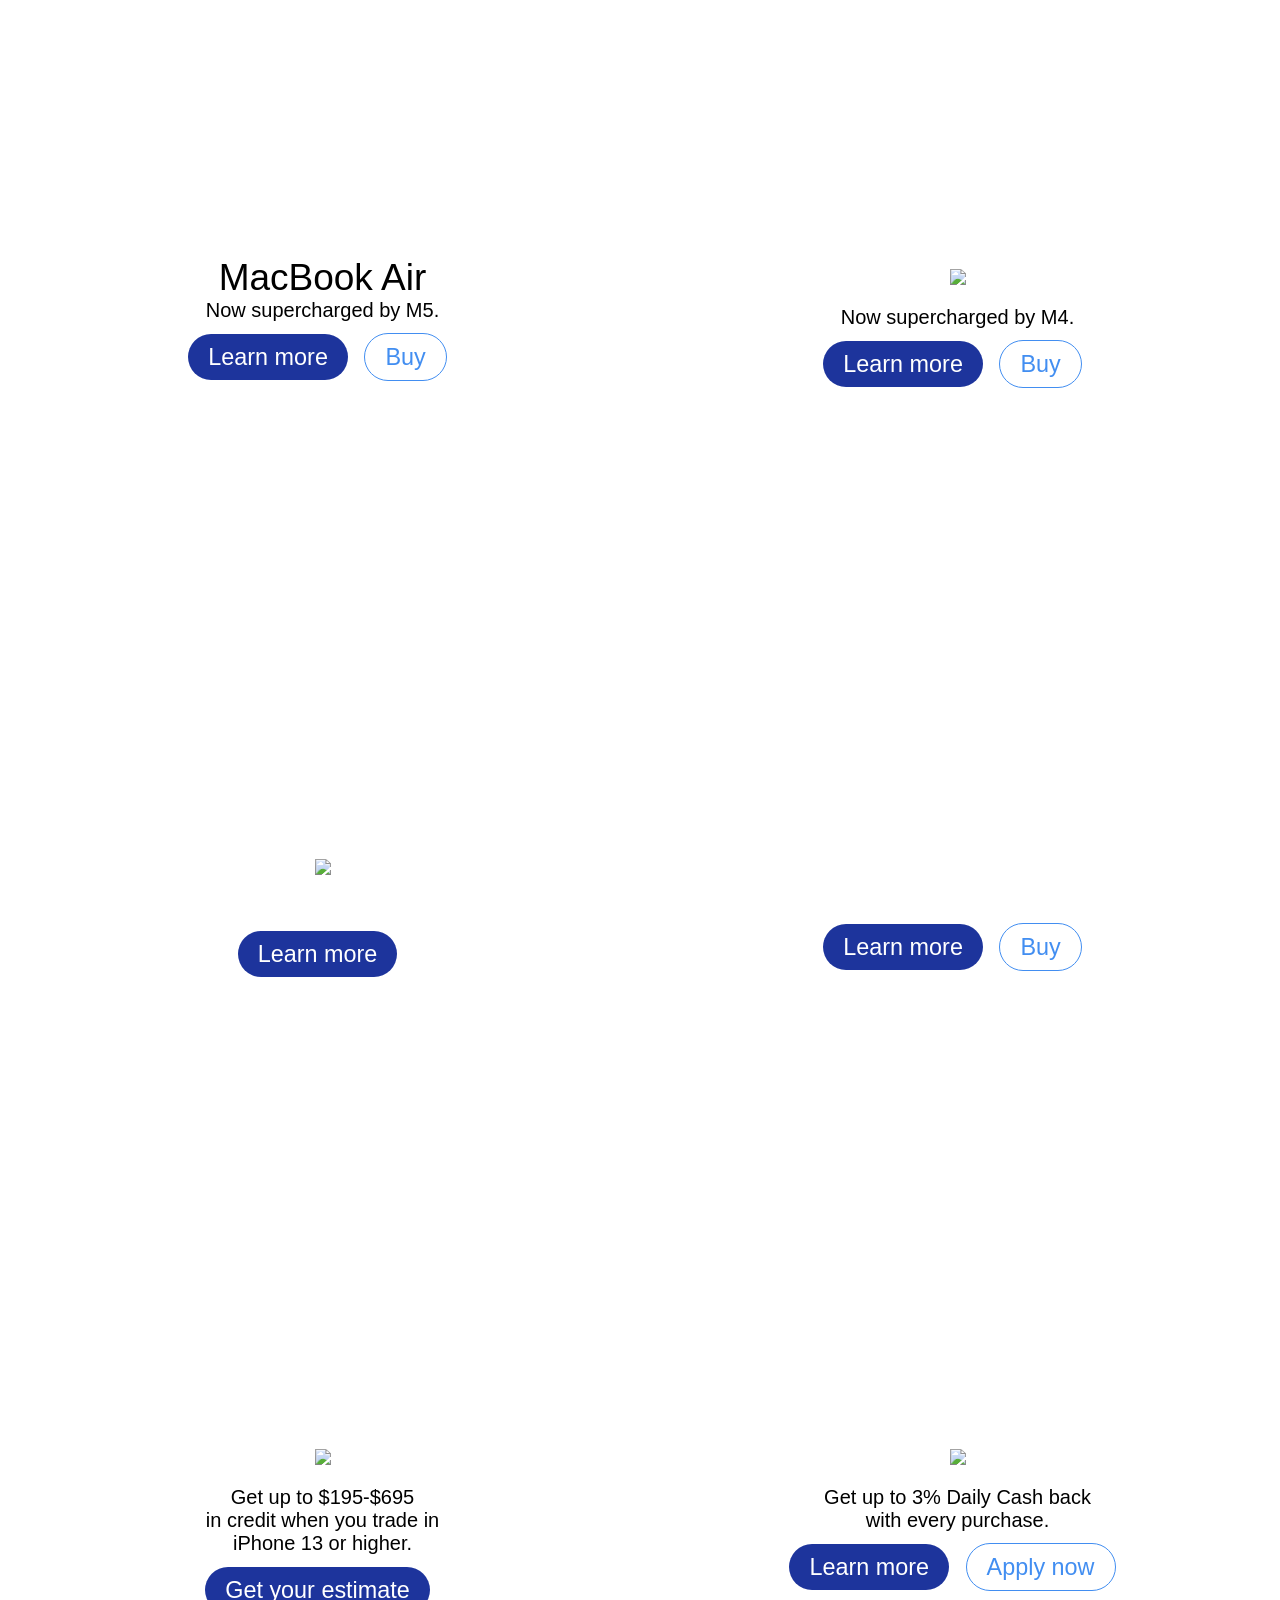
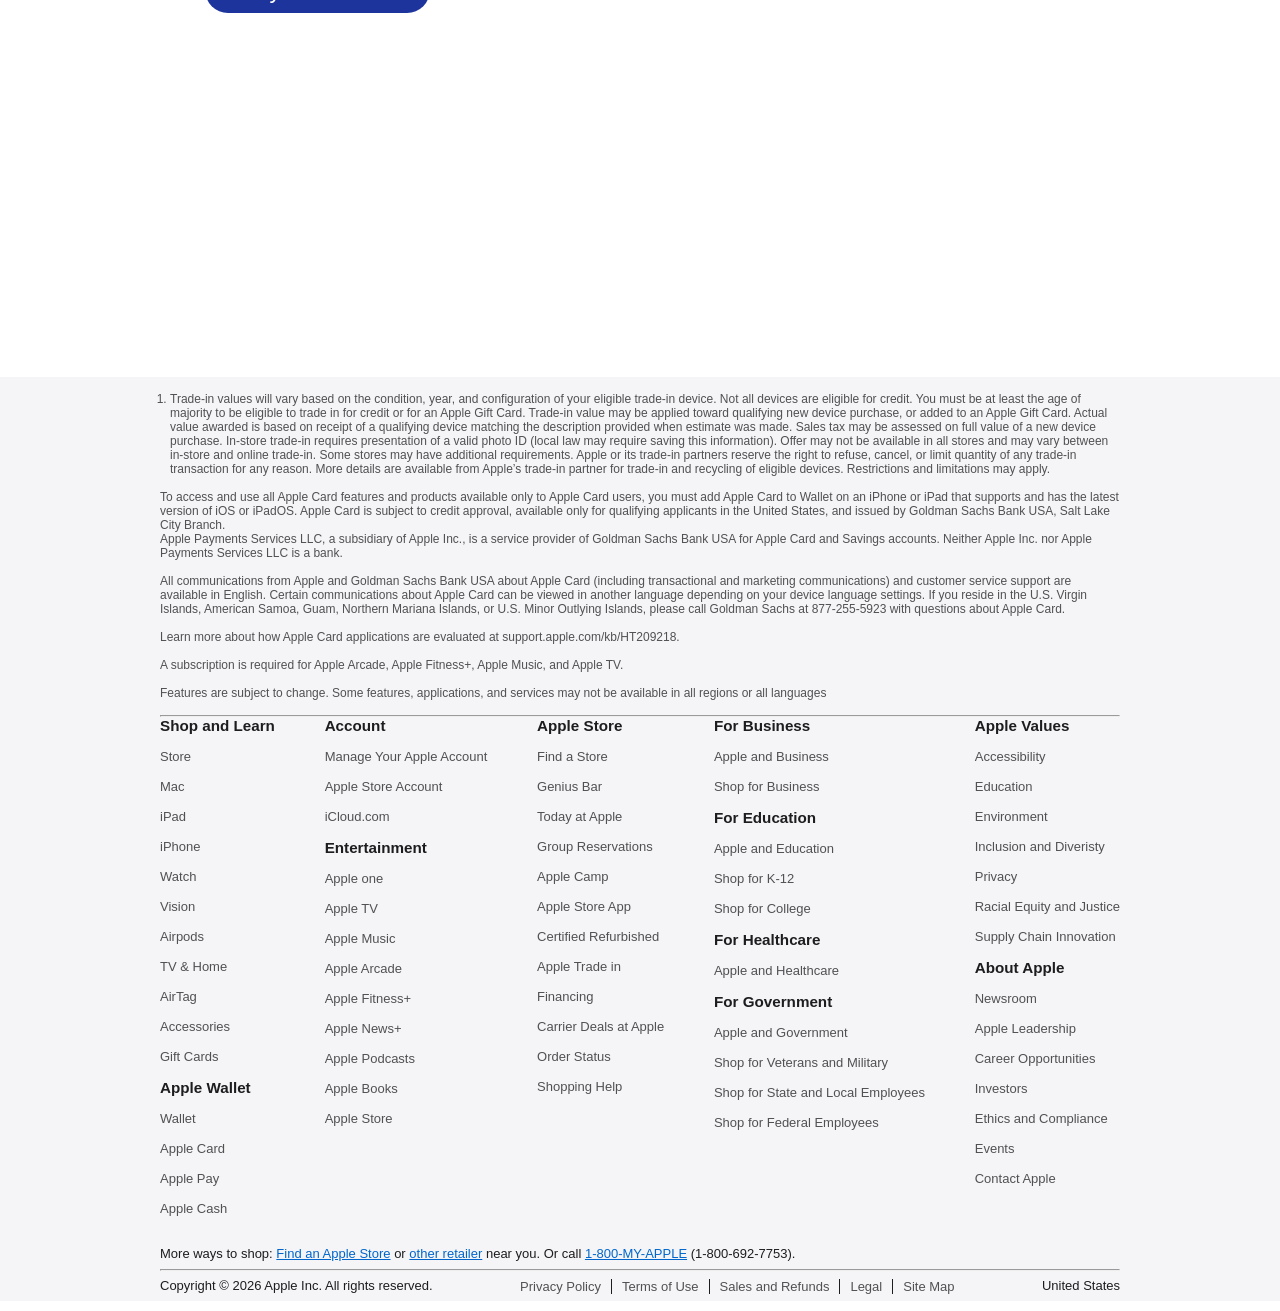
==== commit ebcc6c43: "Add files via upload" ====
--- a/apple new.html
+++ b/apple new.html
@@ -12,31 +12,433 @@
 </head>
 <body>
     <header class="header-wrapper">
-        <nav class="internal-wrapper" aria-label="Global navigation">
-            <ul>
-                <li class="logo-link"><a href="#" aria-label="Apple"><img src="img/icons/apple-logo.svg" alt=""></a></li>
-                <li class="wide-screen-appear"><a href="#">Store</a></li>
-                <li class="wide-screen-appear"><a href="#">Mac</a></li>
-                <li class="wide-screen-appear"><a href="#">ipad</a></li>
-                <li class="wide-screen-appear"><a href="#">iphone</a></li>
-                <li class="wide-screen-appear"><a href="#">watch</a></li>
-                <li class="wide-screen-appear"><a href="#">Vision</a></li>
-                <li class="wide-screen-appear"><a href="#">AirPods</a></li>
-                <li class="wide-screen-appear"><a href="#">TV & Home</a></li>
-                <li class="wide-screen-appear"><a href="#">Entertainment</a></li>
-                <li class="wide-screen-appear"><a href="#">Accessories</a></li>
-                <li class="wide-screen-appear"><a href="#">Support</a></li>
-
-                <li class="search-link"><a href="#" aria-label="Search"><img src="img/icons/search-icon-nav.svg" alt=""></a></li>
-                <li class="cart-link"><a href="#" aria-label="Shopping bag"><img src="img/icons/bag-icon.svg" alt=""></a></li>
+        <nav class="internal-wrapper">
+            <ul class="nav-list">
+                <li class="logo-link"><a href="#"><img src="img/icons/apple-logo.svg" alt="Apple"></a></li>
+                
+                <li class="wide-screen-appear desktop-dropdown">
+                    <a href="#">Store</a>
+                    <div class="dropdown-panel">
+                        <div class="dropdown-container">
+                            <div class="dropdown-column">
+                                <h3>Shop</h3>
+                                <ul>
+                                    <li><a href="#" class="large-link">Shop the Latest</a></li>
+                                    <li><a href="#" class="large-link">Mac</a></li>
+                                    <li><a href="#" class="large-link">iPad</a></li>
+                                    <li><a href="#" class="large-link">iPhone</a></li>
+                                    <li><a href="#" class="large-link">Apple Watch</a></li>
+                                    <li><a href="#" class="large-link">Apple Vision Pro</a></li>
+                                    <li><a href="#" class="large-link">AirPods</a></li>
+                                    <li><a href="#" class="large-link">Accessories</a></li>
+                                </ul>
+                            </div>
+                            <div class="dropdown-column">
+                                <h3>Quick Links</h3>
+                                <ul>
+                                    <li><a href="#">Find a Store</a></li>
+                                    <li><a href="#">Order Status</a></li>
+                                    <li><a href="#">Apple Trade In</a></li>
+                                    <li><a href="#">Financing</a></li>
+                                    <li><a href="#">Personal Setup</a></li>
+                                </ul>
+                            </div>
+                            <div class="dropdown-column">
+                                <h3>Shop Special Stores</h3>
+                                <ul>
+                                    <li><a href="#">Certified Refurbished</a></li>
+                                    <li><a href="#">Education</a></li>
+                                    <li><a href="#">Business</a></li>
+                                    <li><a href="#">Veterans and Military</a></li>
+                                    <li><a href="#">Government</a></li>
+                                </ul>
+                            </div>
+                        </div>
+                    </div>
+                </li>
+
+                <li class="wide-screen-appear desktop-dropdown">
+                    <a href="#">Mac</a>
+                    <div class="dropdown-panel">
+                        <div class="dropdown-container">
+                            <div class="dropdown-column">
+                                <h3>Explore Mac</h3>
+                                <ul>
+                                    <li><a href="#" class="large-link">Explore All Mac</a></li>
+                                    <li><a href="#" class="large-link">MacBook Neo</a></li>
+                                    <li><a href="#" class="large-link">MacBook Air</a></li>
+                                    <li><a href="#" class="large-link">MacBook Pro</a></li>
+                                    <li><a href="#" class="large-link">iMac</a></li>
+                                    <li><a href="#" class="large-link">Mac mini</a></li>
+                                    <li><a href="#" class="large-link">Mac Studio</a></li>
+                                    <li><a href="#" class="large-link">Displays</a></li>
+                                </ul>
+                            </div>
+                            <div class="dropdown-column">
+                                <h3>Shop Mac</h3>
+                                <ul>
+                                    <li><a href="#">Shop Mac</a></li>
+                                    <li><a href="#">Help Me Choose</a></li>
+                                    <li><a href="#">Mac Accessories</a></li>
+                                    <li><a href="#">Apple Trade In</a></li>
+                                    <li><a href="#">Financing</a></li>
+                                    <li><a href="#">Personal Setup</a></li>
+                                </ul>
+                            </div>
+                            <div class="dropdown-column">
+                                <h3>More from Mac</h3>
+                                <ul>
+                                    <li><a href="#">Mac Support</a></li>
+                                    <li><a href="#">AppleCare</a></li>
+                                    <li><a href="#">macOS 27 Preview</a></li>
+                                    <li><a href="#">Apple Intelligence</a></li>
+                                    <li><a href="#">Apps by Apple</a></li>
+                                    <li><a href="#">Apple Creator Studio</a></li>
+                                </ul>
+                            </div>
+                        </div>
+                    </div>
+                </li>
+
+             <li class="wide-screen-appear desktop-dropdown">
+    <a href="#">iPad</a>
+    <div class="dropdown-panel">
+        <div class="dropdown-container">
+            <div class="dropdown-column">
+                <h3>Explore iPad</h3>
+                <ul>
+                    <li><a href="#" class="large-link">Explore All iPad</a></li>
+                    <li><a href="#">iPad Pro</a></li>
+                    <li><a href="#">iPad Air</a></li>
+                    <li><a href="#">iPad</a></li>
+                    <li><a href="#">iPad mini</a></li>
+                    <li><a href="#">Apple Pencil</a></li>
+                    <li><a href="#">Keyboards</a></li>
+                </ul>
+            </div>
+            <div class="dropdown-column">
+                <h3>Shop iPad</h3>
+                <ul>
+                    <li><a href="#">Shop iPad</a></li>
+                    <li><a href="#">iPad Accessories</a></li>
+                    <li><a href="#">Apple Trade In</a></li>
+                    <li><a href="#">Financing</a></li>
+                </ul>
+            </div>
+            <div class="dropdown-column">
+                <h3>More from iPad</h3>
+                <ul>
+                    <li><a href="#">iPad Support</a></li>
+                    <li><a href="#">AppleCare+</a></li>
+                    <li><a href="#">iPadOS 19 Preview</a></li>
+                    <li><a href="#">Apps by Apple</a></li>
+                </ul>
+            </div>
+        </div>
+    </div>
+</li>
+
+                <li class="wide-screen-appear desktop-dropdown">
+                    <a href="#">iPhone</a>
+                    <div class="dropdown-panel">
+                        <div class="dropdown-container">
+                            <div class="dropdown-column">
+                                <h3>Explore iPhone</h3>
+                                <ul>
+                                    <li><a href="#" class="large-link">Explore All iPhone</a></li>
+                                    <li><a href="#">iPhone 17 Pro</a></li>
+                                    <li><a href="#">iPhone Air</a></li>
+                                    <li><a href="#">iPhone 17</a></li>
+                                    <li><a href="#">iPhone 17e</a></li>
+                                    <li><a href="#">iPhone 16</a></li>
+                                </ul>
+                            </div>
+                            <div class="dropdown-column">
+                                <h3>Shop iPhone</h3>
+                                <ul>
+                                    <li><a href="#">Shop iPhone</a></li>
+                                    <li><a href="#">iPhone Accessories</a></li>
+                                    <li><a href="#">Apple Trade In</a></li>
+                                    <li><a href="#">Carrier Deals at Apple</a></li>
+                                    <li><a href="#">Financing</a></li>
+                                    <li><a href="#">Personal Setup</a></li>
+                                </ul>
+                            </div>
+                            <div class="dropdown-column">
+                                <h3>More from iPhone</h3>
+                                <ul>
+                                    <li><a href="#">iPhone Support</a></li>
+                                    <li><a href="#">AppleCare</a></li>
+                                    <li><a href="#">iOS 27 Preview</a></li>
+                                    <li><a href="#">Apple Intelligence</a></li>
+                                    <li><a href="#">Apps by Apple</a></li>
+                                    <li><a href="#">iPhone Privacy</a></li>
+                                </ul>
+                            </div>
+                        </div>
+                    </div>
+                </li>
+
+                <li class="wide-screen-appear desktop-dropdown">
+                    <a href="#">Watch</a>
+                    <div class="dropdown-panel">
+                        <div class="dropdown-container">
+                            <div class="dropdown-column">
+                                <h3>Explore Watch</h3>
+                                <ul>
+                                    <li><a href="#" class="large-link">Explore All Apple Watch</a></li>
+                                    <li><a href="#">Apple Watch Series 11</a></li>
+                                    <li><a href="#">Apple Watch SE 3</a></li>
+                                    <li><a href="#">Apple Watch Ultra 3</a></li>
+                                    <li><a href="#">Apple Watch Nike</a></li>
+                                    <li><a href="#">Apple Watch Hermès</a></li>
+                                </ul>
+                            </div>
+                            <div class="dropdown-column">
+                                <h3>Shop Watch</h3>
+                                <ul>
+                                    <li><a href="#">Shop Apple Watch</a></li>
+                                    <li><a href="#">Apple Watch Bands</a></li>
+                                    <li><a href="#">Apple Watch Accessories</a></li>
+                                    <li><a href="#">Apple Trade In</a></li>
+                                    <li><a href="#">Financing</a></li>
+                                    <li><a href="#">Personal Setup</a></li>
+                                </ul>
+                            </div>
+                            <div class="dropdown-column">
+                                <h3>More from Watch</h3>
+                                <ul>
+                                    <li><a href="#">Apple Watch Support</a></li>
+                                    <li><a href="#">AppleCare</a></li>
+                                    <li><a href="#">watchOS 27 Preview</a></li>
+                                    <li><a href="#">Apple Watch For Your Kids</a></li>
+                                    <li><a href="#">Apps by Apple</a></li>
+                                    <li><a href="#">Apple Fitness+</a></li>
+                                </ul>
+                            </div>
+                        </div>
+                    </div>
+                </li>
+
+                <li class="wide-screen-appear desktop-dropdown">
+                    <a href="#">Vision</a>
+                    <div class="dropdown-panel">
+                        <div class="dropdown-container">
+                            <div class="dropdown-column">
+                                <h3>Explore Vision</h3>
+                                <ul>
+                                    <li><a href="#" class="large-link">Explore Apple Vision Pro</a></li>
+                                    <li><a href="#">Tech Specs</a></li>
+                                </ul>
+                            </div>
+                            <div class="dropdown-column">
+                                <h3>Shop Vision</h3>
+                                <ul>
+                                    <li><a href="#">Shop Apple Vision Pro</a></li>
+                                    <li><a href="#">Apple Vision Pro Accessories</a></li>
+                                    <li><a href="#">Book a Demo</a></li>
+                                    <li><a href="#">Financing</a></li>
+                                    <li><a href="#">Personal Setup</a></li>
+                                </ul>
+                            </div>
+                            <div class="dropdown-column">
+                                <h3>More from Vision</h3>
+                                <ul>
+                                    <li><a href="#">Apple Vision Pro Support</a></li>
+                                    <li><a href="#">AppleCare</a></li>
+                                    <li><a href="#">visionOS 27 Preview</a></li>
+                                    <li><a href="#">Apple Vision Pro for Enterprise</a></li>
+                                </ul>
+                            </div>
+                        </div>
+                    </div>
+                </li>
+
+                <li class="wide-screen-appear desktop-dropdown">
+                    <a href="#">AirPods</a>
+                    <div class="dropdown-panel">
+                        <div class="dropdown-container">
+                            <div class="dropdown-column">
+                                <h3>Explore AirPods</h3>
+                                <ul>
+                                    <li><a href="#" class="large-link">Explore All AirPods</a></li>
+                                    <li><a href="#">AirPods 4</a></li>
+                                    <li><a href="#">AirPods Pro 3</a></li>
+                                    <li><a href="#">AirPods Max 2</a></li>
+                                </ul>
+                            </div>
+                            <div class="dropdown-column">
+                                <h3>Shop AirPods</h3>
+                                <ul>
+                                    <li><a href="#">Shop AirPods</a></li>
+                                    <li><a href="#">AirPods Accessories</a></li>
+                                </ul>
+                            </div>
+                            <div class="dropdown-column">
+                                <h3>More from AirPods</h3>
+                                <ul>
+                                    <li><a href="#">AirPods Support</a></li>
+                                    <li><a href="#">AppleCare</a></li>
+                                    <li><a href="#">Hearing Health</a></li>
+                                    <li><a href="#">Apple Music</a></li>
+                                    <li><a href="#">Apple Fitness+</a></li>
+                                </ul>
+                            </div>
+                        </div>
+                    </div>
+                </li>
+
+                <li class="wide-screen-appear desktop-dropdown">
+                    <a href="#">TV & Home</a>
+                    <div class="dropdown-panel">
+                        <div class="dropdown-container">
+                            <div class="dropdown-column">
+                                <h3>Explore TV & Home</h3>
+                                <ul>
+                                    <li><a href="#" class="large-link">Explore TV & Home</a></li>
+                                    <li><a href="#">Apple TV 4K</a></li>
+                                    <li><a href="#">HomePod</a></li>
+                                    <li><a href="#">HomePod mini</a></li>
+                                </ul>
+                            </div>
+                            <div class="dropdown-column">
+                                <h3>Shop TV & Home</h3>
+                                <ul>
+                                    <li><a href="#">Shop Apple TV 4K</a></li>
+                                    <li><a href="#">Shop HomePod</a></li>
+                                    <li><a href="#">Shop HomePod mini</a></li>
+                                    <li><a href="#">Shop Siri Remote</a></li>
+                                    <li><a href="#">TV & Home Accessories</a></li>
+                                </ul>
+                            </div>
+                            <div class="dropdown-column">
+                                <h3>More from TV & Home</h3>
+                                <ul>
+                                    <li><a href="#">Apple TV Support</a></li>
+                                    <li><a href="#">HomePod Support</a></li>
+                                    <li><a href="#">AppleCare for Apple TV</a></li>
+                                    <li><a href="#">AppleCare for HomePod</a></li>
+                                    <li><a href="#">Apple TV app</a></li>
+                                    <li><a href="#">Apple TV+</a></li>
+                                    <li><a href="#">Home app</a></li>
+                                </ul>
+                            </div>
+                        </div>
+                    </div>
+                </li>
+
+                <li class="wide-screen-appear desktop-dropdown">
+                    <a href="#">Entertainment</a>
+                    <div class="dropdown-panel">
+                        <div class="dropdown-container">
+                            <div class="dropdown-column">
+                                <h3>Explore Entertainment</h3>
+                                <ul>
+                                    <li><a href="#" class="large-link">Explore Entertainment</a></li>
+                                    <li><a href="#">Apple One</a></li>
+                                    <li><a href="#">Apple TV+</a></li>
+                                    <li><a href="#">Apple Music</a></li>
+                                    <li><a href="#">Apple Arcade</a></li>
+                                    <li><a href="#">Apple Fitness+</a></li>
+                                    <li><a href="#">Apple News+</a></li>
+                                    <li><a href="#">Apple Podcasts</a></li>
+                                    <li><a href="#">Apple Books</a></li>
+                                    <li><a href="#">App Store</a></li>
+                                </ul>
+                            </div>
+                            <div class="dropdown-column">
+                                <h3>Support</h3>
+                                <ul>
+                                    <li><a href="#">Apple TV Support</a></li>
+                                    <li><a href="#">Apple Music Support</a></li>
+                                </ul>
+                            </div>
+                        </div>
+                    </div>
+                </li>
+
+                <li class="wide-screen-appear desktop-dropdown">
+                    <a href="#">Accessories</a>
+                    <div class="dropdown-panel">
+                        <div class="dropdown-container">
+                            <div class="dropdown-column">
+                                <h3>Shop Accessories</h3>
+                                <ul>
+                                    <li><a href="#" class="large-link">Shop All Accessories</a></li>
+                                    <li><a href="#">Mac</a></li>
+                                    <li><a href="#">iPad</a></li>
+                                    <li><a href="#">iPhone</a></li>
+                                    <li><a href="#">Apple Watch</a></li>
+                                    <li><a href="#">Apple Vision Pro</a></li>
+                                    <li><a href="#">AirPods</a></li>
+                                    <li><a href="#">TV & Home</a></li>
+                                </ul>
+                            </div>
+                            <div class="dropdown-column">
+                                <h3>Explore Accessories</h3>
+                                <ul>
+                                    <li><a href="#">Made by Apple</a></li>
+                                    <li><a href="#">Beats</a></li>
+                                    <li><a href="#">AirTag</a></li>
+                                    <li><a href="#">Assistive Technologies</a></li>
+                                </ul>
+                            </div>
+                        </div>
+                    </div>
+                </li>
+
+                <li class="wide-screen-appear desktop-dropdown">
+                    <a href="#">Support</a>
+                    <div class="dropdown-panel">
+                        <div class="dropdown-container">
+                            <div class="dropdown-column">
+                                <h3>Explore Support</h3>
+                                <ul>
+                                    <li><a href="#">iPhone</a></li>
+                                    <li><a href="#">Mac</a></li>
+                                    <li><a href="#">iPad</a></li>
+                                    <li><a href="#">Watch</a></li>
+                                    <li><a href="#">Apple Vision Pro</a></li>
+                                    <li><a href="#">AirPods</a></li>
+                                    <li><a href="#">Music</a></li>
+                                    <li><a href="#">TV</a></li>
+                                    <li><a href="#" class="small-link">Explore Support</a></li>
+                                </ul>
+                            </div>
+                            <div class="dropdown-column">
+                                <h3>Get Help</h3>
+                                <ul>
+                                    <li><a href="#">Community</a></li>
+                                    <li><a href="#">Check Coverage</a></li>
+                                    <li><a href="#">Genius Bar</a></li>
+                                    <li><a href="#">Repair</a></li>
+                                </ul>
+                            </div>
+                            <div class="dropdown-column">
+                                <h3>Helpful Topics</h3>
+                                <ul>
+                                    <li><a href="#">Get AppleCare</a></li>
+                                    <li><a href="#">Apple Account and Password</a></li>
+                                    <li><a href="#">Billing & Subscriptions</a></li>
+                                    <li><a href="#">Accessibility</a></li>
+                                </ul>
+                            </div>
+                        </div>
+                    </div>
+                </li>
+
+                <div class="right-links">
+                <li class="search-link"><a href="#"><img src="img/icons/search-icon-nav.svg" alt="Search"></a></li>
+                <li class="cart-link"><a href="#"><img src="img/icons/bag-icon.svg" alt="Cart"></a></li>
+                
                 <li class="menu-link">
                     <details>
-                        <summary aria-label="Menu"><img src="img/icons/menu-icon.svg" alt=""></summary>
+                        <summary><img src="img/icons/menu-icon.svg" alt="Menu"></summary>
                         <ul class="mobile-menu">
                             <li><a href="#">Store</a></li>
                             <li><a href="#">Mac</a></li>
-                            <li><a href="#">ipad</a></li>
-                            <li><a href="#">iphone</a></li>
+                            <li><a href="#">iPad</a></li>
+                            <li><a href="#">iPhone</a></li>
                             <li><a href="#">watch</a></li>
                             <li><a href="#">Vision</a></li>
                             <li><a href="#">AirPods</a></li>
@@ -47,137 +449,176 @@
                         </ul>
                     </details>
                 </li>
+                </div>
             </ul>
         </nav>
     </header>
+    
     <section>
         <div class="first-wrapper">
-            <h3 class="header">Father's Day</h3>
+            <h1 class="top-header">Father's Day</h1>
             <div class="first-text-wrapper">
                 It's not too late to find the perfect gift.
             </div>
-            <div class="first-button-wrapper">
-                <a href="#"><button class="calendar-buttons">Shop</button></a>
+            <div class="button-wrapper">
+                <ul>
+                    <li>
+                <a href="#">Shop</a>
+                    </li>
+                </ul>
             </div>
         </div>
     </section>
+
     <section>
         <div class="second-wrapper">
-            <div class="second-text-wrapper">
-                Apple for College
-            </div>
-            <div class="second-text2-wrapper">
+                <h1 class="top-header">Apple for College</h1>
+            <div class="first-text-wrapper">
                 Mac and iPad.Major in any field.
             </div>
-            <div class="second-button-wrapper">
-                <a href="#"><button>Learn more</button>
+            <div class="button-wrapper">
+                <ul><li>
+                <a href="#">Learn more</a></li></ul>
             </div>
         </div>
     </section>
+
     <section>
         <div class="third-wrapper">
             <div>
+                <h1>iPhone</h1>
+            </div>
+            <div class="first-text-wrapper">
+                Meet the latest iPhone lineup
+            </div>
+            <div class="button-wrapper">
+                <ul><li><a href="#">Learn more</a></li>
+                    <li><a href>shop iPhone</a></li></ul>
+            </div>
+        </div>
+    </section>
+
+
+    <section class="fourth-fifth-wrapper">
+        <div class="left-wrapper">
+            <div class="top-logo-wrapper">
+            <div class="logo-text-wrapper">
+                MacBook Air
+            </div>
+            </div>
+            
+            <div class="box-text">
+                Now supercharged by M5.
+            </div>
+            <div class="button-wrapper">
+                <ul>
+                <li><a href="#">Learn more</a></li>
+                <li><a href="#">Buy</a></li>
+            </div>
+        </div>
+        <div class="right-wrapper">
+            <div class="top-logo-wrapper">
+            <div class="logo-wrapper">
+                <img src="img/icons/ipad-air.png" height="45px" >
+            </div>
+            </div>
+            <div class="box-text">
+                Now supercharged by M4.
+            </div>
+            <div class="button-wrapper">
+                <ul>
+                <li><a href="#">Learn more</a></li>
+                <li><a href="#">Buy</a></li>
+                </ul>
+            </div>
+        </div>
+        
+        
+    </section>
+
+    <section class="sixth-seventh-wrapper">
+        <div class="left-wrapper">
+            <div class="top-logo-wrapper">
+            <div class="logo-wrapper">
                 <img src="img/icons/hero_logo_privacy_small_2x.png" height="45px">
             </div>
-            <div class="third-text2-wrapper">
-                That's iPhone.
-            </div>
-            <div class="third-button-wrapper">
-                <a href="#"><button>Learn more</button></a>
+            </div>
+            <div class="box-text">
+                That's iPhone
+            </div>
+            <div class="button-wrapper">
+                <ul>
+                <li><a href="#">Learn more</a></li>
+                </ul>
+            </div>
+        </div>
+        <div class="right-wrapper">
+            <div class="top-logo-wrapper">
+            <div class="logo-text-wrapper">
+                MacBook Pro
+            </div>
+            </div>
+            <div class="box-text">
+                Now with M5, M5 Pro, and M5 Max.
+            </div>
+            <div class="button-wrapper">
+                <ul>
+                 <li><a href="#">Learn more</a></li>
+                  <li><a href="#">Buy</a></li>
+                </ul>
             </div>
         </div>
     </section>
-    <section class="fourth-fifth-wrapper">
-        <div class="fourth-left-wrapper">
-            <div class="fourth-text-wrapper">
-                iPhone
-            </div>
-            <div class="fourth-text2-wrapper">
-                Meet the latest iPhone lineup.
-            </div>
-            <div class="fourth-button-wrapper">
-                <a href="#"><button>Learn more</button></a>
-                <a href="#"><button class="buy">Shop iPhone</button></a>
-            </div>
-        </div>
-        <div class="fifth-right-wrapper">
-            <div class="fifth-text-wrapper">
-                MacBook Air
-            </div>
-            <div class="fifth-text2-wrapper">
-                Now supercharged by M5.
-            </div>
-            <div class="fifth-button-wrapper">
-                <a href="#"><button>Learn more</button></a>
-                <a href="#"><button class="buy">Buy</button></a>
+
+
+    <section class="eighth-nineth-wrapper">
+        <div class="left-wrapper">
+            <div class="top-logo-wrapper">
+            <div class="logo-wrapper">
+                <img src="img/icons/trade.png" height="45px">
+            </div>
+            </div>
+            <div class="box-text">
+                Get up to $195-$695<br> in credit when you trade in <br>iPhone 13 or higher.
+            </div>
+            <div class="button-wrapper">
+                <ul>
+                <li><a href="#">Get your estimate</a></li>
+                </ul>
+            </div>
+        </div>
+        <div class="right-wrapper">
+        <div class="top-logo-wrapper">
+            <div class="logo-wrapper">
+                <img src="img/icons/promo_logo_apple_card_small_2x.png" height="45px">
+            </div>
+        </div>
+            <div class="box-text">
+                Get up to 3% Daily Cash back<br> with every purchase.
+            </div>
+            <div class="button-wrapper">
+                <ul>
+                <li><a href="#">Learn more</a></li>
+                 <li><a href="#">Apply now</a></li>
+                </ul>
             </div>
         </div>
     </section>
-    <section class="sixth-seventh-wrapper">
-        <div class="sixth-left-wrapper">
-            <div class="sixth-text-wrapper">
-                <img src="img/icons/ipad-air.png" height="45px">
-            </div>
-            <div class="sixth-text2-wrapper">
-                Now supercharged by M4.
-            </div>
-            <div class="sixth-button-wrapper">
-                <a href="#"><button>Learn more</button></a>
-                <a href="#"><button class="buy">Buy</button></a>
-            </div>
-        </div>
-        <div class="seventh-right-wrapper">
-            <div class="seventh-text-wrapper">
-                MacBook Pro
-            </div>
-            <div class="seventh-text2-wrapper">
-                Now with M5, M5 Pro, and M5 Max.
-            </div>
-            <div class="seventh-button-wrapper">
-                 <a href="#"><button>Learn more</button></a>
-                 <a href="#"><button class="buy">Buy</button></a>
-            </div>
-        </div>
-    </section>
-    <section class="eighth-nineth-wrapper">
-        <div class="eighth-left-wrapper">
-            <div class="eighth-image-wrapper">
-                <img src="img/icons/trade.png" height="45px">
-            </div>
-            <div class="eighth-text2-wrapper">
-                Get up to $195-$695<br> in credit when you trade in <br>iPhone 13 or higher.
-            </div>
-            <div class="eighth-button-wrapper">
-                <a href="#"><button>Get your estimate</button></a>
-            </div>
-        </div>
-        <div class="nineth-right-wrapper">
-            <div class="nineth-image-wrapper">
-                <img src="img/icons/promo_logo_apple_card_small_2x.png" height="45px">
-            </div>
-            <div class="nineth-text2-wrapper">
-                Get up to 3% Daily Cash back<br> with every purchase.
-            </div>
-            <div class="nineth-button-wrapper">
-                <a href="#"><button>Learn more</button></a>
-                 <a href="#"><button class="apply">Apply now</button></a>
-            </div>
-        </div>
-    </section>
+
     <footer class="footer-wrapper">
         <div class="internal-wrapper">
             <div class="term-and-condition">
                 <div class="main-condition">
 
-    <prev><p>   1. Trade‑in values will vary based on the condition, year, and configuration of your eligible trade‑in device. Not all devices are eligible for credit. You must be at least the age of majority to be eligible to trade in for credit or for an Apple Gift Card. Trade‑in value may be applied toward qualifying new device purchase, or added to an Apple Gift Card. Actual value awarded is based on receipt of a qualifying device matching the description provided when estimate was made. Sales tax may be assessed on full value of a new device purchase. In‑store trade‑in requires presentation of a valid photo ID (local law may require saving this information). Offer may not be available in all stores and may vary between in‑store and online trade‑in. Some stores may have additional requirements. Apple or its trade‑in partners reserve the right to refuse, cancel, or limit quantity of any trade‑in transaction for any reason. More details are available from Apple’s trade-in partner for trade‑in and recycling of eligible devices. Restrictions and limitations may apply.
-    </p>  </prev>  To access and use all Apple Card features and products available only to Apple Card users, you must add Apple Card to Wallet on an iPhone or iPad that supports and has the latest version of iOS or iPadOS. Apple Card is subject to credit approval, available only for qualifying applicants in the United States, and issued by Goldman Sachs Bank USA, Salt Lake City Branch.
-
-    Apple Payments Services LLC, a subsidiary of Apple Inc., is a service provider of Goldman Sachs Bank USA for Apple Card and Savings accounts. Neither Apple Inc. nor Apple Payments Services LLC is a bank.
-
-    All communications from Apple and Goldman Sachs Bank USA about Apple Card (including transactional and marketing communications) and customer service support are available in English. Certain communications about Apple Card can be viewed in another language depending on your device language settings. If you reside in the U.S. Virgin Islands, American Samoa, Guam, Northern Mariana Islands, or U.S. Minor Outlying Islands, please call Goldman Sachs at 877-255-5923 with questions about Apple Card.
-    Learn more about how Apple Card applications are evaluated at support.apple.com/kb/HT209218.
-    A subscription is required for Apple Arcade, Apple Fitness+, Apple Music, and Apple TV.
-    Features are subject to change. Some features, applications, and services may not be available in all regions or all languages               </div>
+    <ol style="padding-left: 10px;"><li> Trade‑in values will vary based on the condition, year, and configuration of your eligible trade‑in device. Not all devices are eligible for credit. You must be at least the age of majority to be eligible to trade in for credit or for an Apple Gift Card. Trade‑in value may be applied toward qualifying new device purchase, or added to an Apple Gift Card. Actual value awarded is based on receipt of a qualifying device matching the description provided when estimate was made. Sales tax may be assessed on full value of a new device purchase. In‑store trade‑in requires presentation of a valid photo ID (local law may require saving this information). Offer may not be available in all stores and may vary between in‑store and online trade‑in. Some stores may have additional requirements. Apple or its trade‑in partners reserve the right to refuse, cancel, or limit quantity of any trade‑in transaction for any reason. More details are available from Apple’s trade-in partner for trade‑in and recycling of eligible devices. Restrictions and limitations may apply.
+    </li></ol>  <br>To access and use all Apple Card features and products available only to Apple Card users, you must add Apple Card to Wallet on an iPhone or iPad that supports and has the latest version of iOS or iPadOS. Apple Card is subject to credit approval, available only for qualifying applicants in the United States, and issued by Goldman Sachs Bank USA, Salt Lake City Branch.
+
+    <br>Apple Payments Services LLC, a subsidiary of Apple Inc., is a service provider of Goldman Sachs Bank USA for Apple Card and Savings accounts. Neither Apple Inc. nor Apple Payments Services LLC is a bank.
+
+    <br><br>All communications from Apple and Goldman Sachs Bank USA about Apple Card (including transactional and marketing communications) and customer service support are available in English. Certain communications about Apple Card can be viewed in another language depending on your device language settings. If you reside in the U.S. Virgin Islands, American Samoa, Guam, Northern Mariana Islands, or U.S. Minor Outlying Islands, please call Goldman Sachs at 877-255-5923 with questions about Apple Card.
+    <br><br>Learn more about how Apple Card applications are evaluated at support.apple.com/kb/HT209218.
+    <br><br>A subscription is required for Apple Arcade, Apple Fitness+, Apple Music, and Apple TV.
+    <br><br>Features are subject to change. Some features, applications, and services may not be available in all regions or all languages               </div>
             </div>
             <hr>
             <div class="footer-links-wrapper">
--- a/apple new.css
+++ b/apple new.css
@@ -8,32 +8,38 @@
 }
 body{
     font-size: 20px;
-    font-family: 'Montserrat', sans-serif;
-}
-.first-wrapper button,
-.second-wrapper button,
-.third-wrapper button,
-.fourth-left-wrapper button,
-.fifth-right-wrapper button,
-.sixth-left-wrapper button,
-.seventh-right-wrapper button,
-.eighth-left-wrapper button,
-.nineth-right-wrapper button{
-    font-size: 15px;
-    background: #06c;
-    color: white;
-    border-radius: 30px;
-    height: 37px;
-    padding: 0 20px;
-}
-.second-wrapper .buy{
-    color: #06c;
-    background: black;
-}
-.third-wrapper .buy{
-    color: #06c;
-    background: #f1f1f1;
-}
+    font-family:-apple-system,BlinkMacSystemFont,"Segoe UI",Arial,sans-serif;
+}
+
+.button-wrapper{
+    padding-top: 22px;
+    font-size: 2.6vh;
+}
+.button-wrapper ul li a{
+   background-color: rgb(29, 52, 156);
+   color: white;
+   padding: 10px 20px;
+   text-decoration: none;
+   border:1px;
+   border-radius: 25px;
+   }
+.button-wrapper ul li{
+    display:inline-block;
+    margin-right: 10px;
+    }
+
+.button-wrapper ul li:nth-child(2) a{
+    background-color: transparent;
+    border: 1px solid ;
+    color:rgb(66, 142, 241)
+}
+
+.button-wrapper ul li a:hover{
+   background-color: rgb(29, 52, 156);
+   color: white;
+}
+
+
 .footer-computer-links-wrapper {
     display: none;
 }
@@ -41,7 +47,7 @@
     display: none;
 }
 /*header*/
-.header-wrapper{
+.header-wrapper {
     height: 48px;
     position: fixed;
     top: 0;
@@ -51,67 +57,152 @@
     color: black;
     font-weight: 200;
     font-size: 13px;
-    opacity: 0.9;
-    z-index: 10;
-}
-.internal-wrapper{
+    opacity: 0.98;
+    z-index: 1000;
+}
+
+.internal-wrapper {
     height: 100%;
-    padding: 0 10px 0 15px;
-}
-.header-wrapper .internal-wrapper > ul{
+    max-width: 1024px;  /* Pins the max-width layout just like Apple's grid */
+    margin: 0 auto;
+    padding: 0 22px;
+}
+
+.header-wrapper .internal-wrapper > ul {
     height: 100%;
     display: flex;
     align-items: center;
-    justify-content: space-between;
-    gap: 30px;
+    justify-content: space-between; /* Distributes items cleanly across the entire header width */
     list-style: none;
     color: black;
 }
-.header-wrapper .internal-wrapper > ul > li > a{
+
+/* Header standard text links and triggers */
+.header-wrapper .internal-wrapper > ul > li > a {
     display: flex;
     flex-direction: column;
     justify-content: center;
     opacity: 0.8;
-    color: black;
-    font-weight: 200;
-    font-family: Arial, Helvetica, sans-serif;
-
-}
-.header-wrapper .internal-wrapper > ul > li:hover{
+    color: black !important;
+    font-weight: 400;
+    font-family: -apple-system, BlinkMacSystemFont, "Segoe UI", Arial, sans-serif;
+    text-decoration: none;
+    height: 48px; /* Standardize click and hover zones */
+    padding: 0 8px;
+}
+
+.header-wrapper .internal-wrapper > ul > li:hover > a {
     opacity: 1;
 }
-.header-wrapper .internal-wrapper > ul > li.wide-screen-appear{
-    display: none;
-}
+
+/* Default state hides navigation items unless inside desktop viewing limits */
+.header-wrapper .internal-wrapper > ul > li.wide-screen-appear {
+    display:none;
+}
+
 .logo-link img,
 .search-link img,
 .cart-link img,
-.menu-link img{
+.menu-link img {
     width: 18px;
     display: block;
 }
-.search-link img,
-.menu-link img{
-    padding:3px 0;
-}
-.logo-link{
-    margin-right: auto;
-}
-.header-wrapper a{
-    color: white;
+
+/* --- Clean CSS Hover Overlay Engine --- */
+.desktop-dropdown {
+    position: static; /* Allows the absolute dropdown panel to span the true full width of viewport */
+}
+
+/* Hides the slide down panels by default */
+.dropdown-panel {
+    display: none;
+    position: fixed;
+    top: 48px;
+    left: 0;
+    width: 100vw;
+    background-color: rgb(250, 247, 247);;
+    border-bottom: 1px solid #d2d2d7;
+    padding: 40px 0 60px 0;
+    box-shadow: 0 12px 30px rgba(0, 0, 0, 0.05);
+    z-index: 999;
+}
+
+/* The core mechanic: Displays the menu container panel instantly when hovering over the parent <li> wrapper */
+.desktop-dropdown:hover .dropdown-panel {
+    display: block;
+}
+
+.dropdown-container {
+    max-width: 1024px;
+    margin: 0 auto;
+    padding: 0 40px;
+    display: flex;
+    justify-content: flex-start;
+    gap: 80px;
+    text-align: left;
+}
+
+.dropdown-column h3 {
+    font-size: 12px;
+    color: #86868b;
+    font-weight: 400;
+    margin-bottom: 14px;
+    font-family: -apple-system, BlinkMacSystemFont, sans-serif;
+}
+
+.dropdown-column ul {
+    list-style: none;
+    display: flex;
+    flex-direction: column;
+    gap: 12px;
+}
+
+.dropdown-column ul li a {
     text-decoration: none;
-}
-.menu-link details{
+    color: #1d1d1f !important;
+    font-size: 12px;
+    font-weight: 400;
+    font-family: -apple-system, BlinkMacSystemFont, sans-serif;
+    opacity: 0.88;
+}
+
+.dropdown-column ul li a:hover {
+    opacity: 1;
+}
+
+/* Typography variant for primary links */
+.desktop-dropdown .dropdown-column:first-of-type ul li a{
+    font-size: 22px;
+    font-weight: 600;
+    line-height: 1.2;
+    display: inline-block;
+    margin-bottom: 6px;
+    letter-spacing: -0.02em;
+}
+
+
+.right-links{
+    align-items: center;
+    display: flex;
+    gap:30px;
+}
+
+
+/* --- Mobile Menu Styles --- */
+.menu-link details {
     position: relative;
 }
-.menu-link summary{
+
+.menu-link summary {
     cursor: pointer;
     list-style: none;
 }
-.menu-link summary::-webkit-details-marker{
+
+.menu-link summary::-webkit-details-marker {
     display: none;
 }
-.mobile-menu{
+
+.mobile-menu {
     position: fixed;
     top: 48px;
     left: 0;
@@ -120,22 +211,28 @@
     color: black;
     list-style: none;
     padding: 20px 40px 30px;
-}
-
-.mobile-menu > li >a{
-    color: black;
-}
-.mobile-menu li{
+    z-index: 999;
+}
+
+.mobile-menu > li > a {
+    color: black !important;
+    text-decoration: none;
+}
+
+.mobile-menu li {
     padding: 12px 0;
     font-size: 1.6em;
     font-weight: 500;
-}
+    text-align: left;
+}
+
+
 /*1st Wrapper*/
-.first-wrapper{
-    padding-top: 80px;
+
+
+.first-wrapper, .second-wrapper, .third-wrapper{
     color: rgb(0, 0, 0);
     background-color: white;
-    background-image: url(../img/home/fathers_day.jpg);
     height: 500px;
     background-position: center;
     background-repeat: no-repeat;
@@ -143,21 +240,40 @@
     text-align: center; 
     margin-bottom: 10px;
 }
-.first-wrapper .header{
-    font-size: 30px;
-    padding-bottom:10px;
-}
+
+.first-wrapper{
+    padding-top: 70px;
+    background-image: url(img/home/fathers_day.jpg);
+}
+
 .first-text-wrapper{
     font-size: 20px;
     font-weight: 400;
     padding-bottom:10px;
 }
+
 /*second-wrapper*/
 .second-wrapper{
     padding-top: 50px;
+    background-image: url(img/home/hero_college_students_small_2x.jpg);
+}
+
+
+/*third-wrapper*/
+
+
+.third-wrapper{
+    padding-top: 40px;
+    background-image: url(img/home/promo_iphone_family_small_2x.jpg);
+}
+
+
+/*fourth- fifth -wrapper*/
+
+
+.left-wrapper{
+    padding-top: 50px;
     color: black;
-    background-color: white;
-    background-image: url(../img/home/hero_college_students_small_2x.jpg);
     height: 500px;
     background-position: center;
     background-repeat: no-repeat;
@@ -165,22 +281,9 @@
     text-align: center;
     margin-bottom: 10px;
 }
-.second-text-wrapper{
-    font-weight: 600;
-    font-size: 30px;
-    padding-bottom: 10px;
-}
-.second-button-wrapper {
-    padding-top: 20px;
-    display: flex;
-    justify-content: center;
-    gap: 20px;
-}
-/*third-wrapper*/
-.third-wrapper{
-    padding-top: 40px;
+.right-wrapper{
+    padding-top: 50px;
     color: black;
-    background-image: url(../img/home/hero_privacy_small_2x.jpg);
     height: 500px;
     background-position: center;
     background-repeat: no-repeat;
@@ -189,131 +292,45 @@
     margin-bottom: 10px;
 }
 
-.third-text2-wrapper{
-    font-size: 17px;
+
+.fourth-fifth-wrapper .left-wrapper{
+   background-image: url(img/home/promo_macbook_air_m5_small_2x.jpg);
+    }
+
+.box-text{
+    font-size: 20px;
+}
+
+.logo-wrapper{
+    padding-top: 10px;
+    height: 49px;
+}
+
+.logo-text-wrapper {
+    font-size: 37px;
+    font-weight: 500;
+  
+}
+
+/*fifth-right-wrapper*/
+.fourth-fifth-wrapper .right-wrapper{
+    background-image: url(images/apple/ipad-air.jpg);
+}
+
+
+
+/*sixth-left-wrapper*/
+.sixth-seventh-wrapper .left-wrapper{
     color: white;
-}
-.third-button-wrapper {
-    padding-top: 20px;
-    display: flex;
-    justify-content: center;
-    gap: 20px;
-}
-/*fourth-left-wrapper*/
-.fourth-left-wrapper{
-    padding-top: 50px;
-    color: black;
-    background-image: url(../img/home/promo_iphone_family_small_2x.jpg);
-    height: 500px;
-    background-position: center;
-    background-repeat: no-repeat;
-    background-size: cover;
-    text-align: center;
-    margin-bottom: 10px;
-}
-.fourth-text-wrapper{
-    font-weight: 600;
-    font-size: 30px;
-    padding-bottom: 10px;
-}
-.fourth-text2-wrapper{
-    font-size: 20px;
-}
-.fourth-button-wrapper {
-    padding-top: 20px;
-    display: flex;
-    justify-content: center;
-    gap: 20px;
-}
-.fourth-left-wrapper .buy{
-    color: #06c;
-    background: white;
-}
-/*fifth-right-wrapper*/
-.fifth-right-wrapper{
-    padding-top: 50px;
-    color: black;
-    background-image: url(../images/apple/macbook-air.jpg);
-    height: 500px;
-    background-position: center;
-    background-repeat: no-repeat;
-    background-size: cover;
-    text-align: center;
-    margin-bottom: 10px;
-}
-.fifth-text-wrapper{
-    font-weight: 600;
-    font-size: 30px;
-    padding-bottom: 10px;
-}
-.fifth-text2-wrapper{
-    font-size: 20px;
-}
-.fifth-button-wrapper {
-    padding-top: 20px;
-    display: flex;
-    justify-content: center;
-}
-.fifth-right-wrapper .buy{
-    background: none;
-    color: #06c;
-}
-.fifth-button-wrapper {
-    padding-top: 20px;
-    display: flex;
-    justify-content: center;
-    gap: 20px;
-}
-/*sixth-left-wrapper*/
-.sixth-left-wrapper{
-    padding-top: 50px;
-    color: black;
-    background-image: url(../images/apple/ipad-air.jpg);
-    height: 500px;
-    background-position: center;
-    background-repeat: no-repeat;
-    background-size: cover;
-    text-align: center;
-    margin-bottom: 10px;
-}
-.sixth-text-wrapper{
-    font-weight: 600;
-    font-size: 30px;
-    padding-bottom: 10px;
-}
-.air{
-    font-family: cursive;
-    color: #06c;
-}
-.sixth-text2-wrapper{
-    font-size: 20px;
-}
-.sixth-button-wrapper {
-    padding-top: 20px;
-    display: flex;
-    justify-content: center;
-}
-.sixth-left-wrapper .buy{
-    background: none;
-    color: #06c;
-}
-.sixth-button-wrapper {
-    padding-top: 20px;
-    display: flex;
-    justify-content: center;
-    gap: 20px;
-}
+    background-image: url(img/home/hero_privacy_small_2x.jpg);
+}
+
+
 /*seventh-right-wrapper*/
-.seventh-right-wrapper{
-    padding-top: 50px;
+.sixth-seventh-wrapper .right-wrapper{
     color: white;
-    background-image: url(../img/home/promo_macbook_pro.jpg);
-    height: 500px;
-    background-position: center;
-    background-repeat: no-repeat;
-    background-size: cover;
-    text-align: center;
-    margin-bottom: 10px;
+    background-image: url(img/home/promo_macbook_pro.jpg);
+    
 }
 .seventh-text-wrapper{
     font-weight: 600;
@@ -321,90 +338,18 @@
     padding-bottom: 10px;
 }
 
-.seventh-text2-wrapper{
-    font-size: 20px;
-}
-.seventh-button-wrapper {
-    padding-top: 20px;
-    display: flex;
-    justify-content: center;
-}
-.seventh-right-wrapper .buy{
-    background: none;
-    color: #06c;
-}
-.seventh-button-wrapper {
-    padding-top: 20px;
-    display: flex;
-    justify-content: center;
-    gap: 20px;
-}
+
 /*eighth-left-wrapper*/
-.eighth-left-wrapper{
-    padding-top: 50px;
-    color: black;
-    background-image: url(../images/apple/two-iphone.jpg);
-    height: 500px;
-    background-position: center;
-    background-repeat: no-repeat;
-    background-size: cover;
-    text-align: center;
-    margin-bottom: 10px;
-}
-.eighth-text-wrapper{
-    font-size: 30px;
-    padding-bottom: 10px;
-}
-
-.eighth-text2-wrapper{
-    font-size: 20px;
-}
-.eighth-button-wrapper {
-    padding-top: 20px;
-    display: flex;
-    justify-content: center;
-}
-.eighth-button-wrapper {
-    padding-top: 20px;
-    display: flex;
-    justify-content: center;
-}
+.eighth-nineth-wrapper .left-wrapper{
+    background-image: url(images/apple/two-iphone.jpg);
+    
+}
+
 /*nineth-right-wrapper*/
-.nineth-right-wrapper{
-    padding-top: 50px;
-    color: black;
-    background-image: url(../img/home/promo_apple_card_small_2x.jpg);
-    height: 500px;
-    background-position: center;
-    background-repeat: no-repeat;
-    background-size: cover;
-    text-align: center;
-    margin-bottom: 10px;
-}
-.nineth-text-wrapper{
-    font-weight: 600;
-    font-size: 30px;
-    padding-bottom: 10px;
-}
-
-.nineth-text2-wrapper{
-    font-size: 20px;
-}
-.nineth-button-wrapper {
-    padding-top: 20px;
-    display: flex;
-    justify-content: center;
-}
-.nineth-right-wrapper .apply{
-    background: none;
-    color: #06c;
-}
-.nineth-button-wrapper {
-    padding-top: 20px;
-    display: flex;
-    justify-content: center;
-    gap: 20px;
-}
+.eighth-nineth-wrapper .right-wrapper{
+    background-image: url(img/home/promo_apple_card_small_2x.jpg);
+}
+
 
 /*footer-wrapper*/
 .footer-wrapper{
@@ -451,7 +396,7 @@
     margin-left: auto;
 }
 .footer-links-wrapper ul li{
-    padding: 15px 0 15px 0;
+    padding: 15px 0;
 }
 .footer-links-wrapper ul{
     list-style: none;
@@ -497,25 +442,13 @@
     text-decoration: underline;
     color: #1d1d1f;
 }
-@media(min-width:768px){
-    .header-wrapper{
-        color: black;
-        background-color: white;
-    }
-    .internal-wrapper{
-        max-width: 980px;
-        padding: 0 10px;
-        margin: 0 auto;
-    }
+
+
+
+@media(min-width:734px){
     .first-wrapper{
-        background-image: url(../img/home/media_full/fathers-banner.jpg);
+        background-image: url(img/home/media_full/fathers-banner.jpg);
         height: 580px;
-        background-position: center;
-        background-repeat: no-repeat;
-        object-fit:cover;
-        background-size:cover;
-        justify-content: flex-end;  
-        text-align: center; 
         padding: 60px 0 30px 0;
         margin-bottom: 10px;
         margin-top: 37px;
@@ -529,26 +462,13 @@
         font-size: 28px;
     }
     .second-wrapper{
-        background-image: url(../img/home/media_full/college_large.jpg);
+        background-image: url(img/home/media_full/college_large.jpg);
         height: 580px;
-        margin-bottom: 10px;
-    }
-    .second-text-wrapper{
-        font-size: 48px;
-    }
-    .second-text2-wrapper{
-        font-size: 28px;
-    }
+    }
+    
     .third-wrapper{
         height: 580px;
         margin-bottom: 10px;
-    }
-
-    .third-text-wrapper{
-        font-size: 48px;
-    }
-    .third-text2-wrapper{
-        font-size: 28px;
     }
     
     .fourth-fifth-wrapper,
@@ -561,14 +481,24 @@
         padding: 0 10px 0 10px;
         margin-bottom: 10px;
     }
-    .fourth-fifth-wrapper .fourth-left-wrapper,
-    .fourth-fifth-wrapper .fifth-right-wrapper,
-    .sixth-seventh-wrapper .sixth-left-wrapper,
-    .sixth-seventh-wrapper .seventh-right-wrapper,
-    .eighth-nineth-wrapper .eighth-left-wrapper,
-    .eighth-nineth-wrapper .nineth-right-wrapper{
+    .fourth-fifth-wrapper .left-wrapper,
+    .fourth-fifth-wrapper .right-wrapper,
+    .sixth-seventh-wrapper .left-wrapper,
+    .sixth-seventh-wrapper .right-wrapper,
+    .eighth-nineth-wrapper .left-wrapper,
+    .eighth-nineth-wrapper .right-wrapper{
         height: 580px;
         width: 50%;
+    }
+   
+}
+
+@media(min-width:834px){
+    
+    .internal-wrapper{
+        max-width: 980px;
+        padding: 0 10px;
+        margin: 0 auto;
     }
     .footer-links-wrapper {
         display: none;
@@ -616,10 +546,13 @@
     .footer-links-wrapper2 ul li{
         padding: 0 10px;
     }
-    .header-wrapper .internal-wrapper > ul > li.wide-screen-appear{
+   .header-wrapper .internal-wrapper > ul > li.wide-screen-appear{
         display: flex;
     }
     .header-wrapper .internal-wrapper > ul > li.menu-link{
         display: none;
     }
+    .right-links .menu-link{
+        display: none;
+    }
 }
